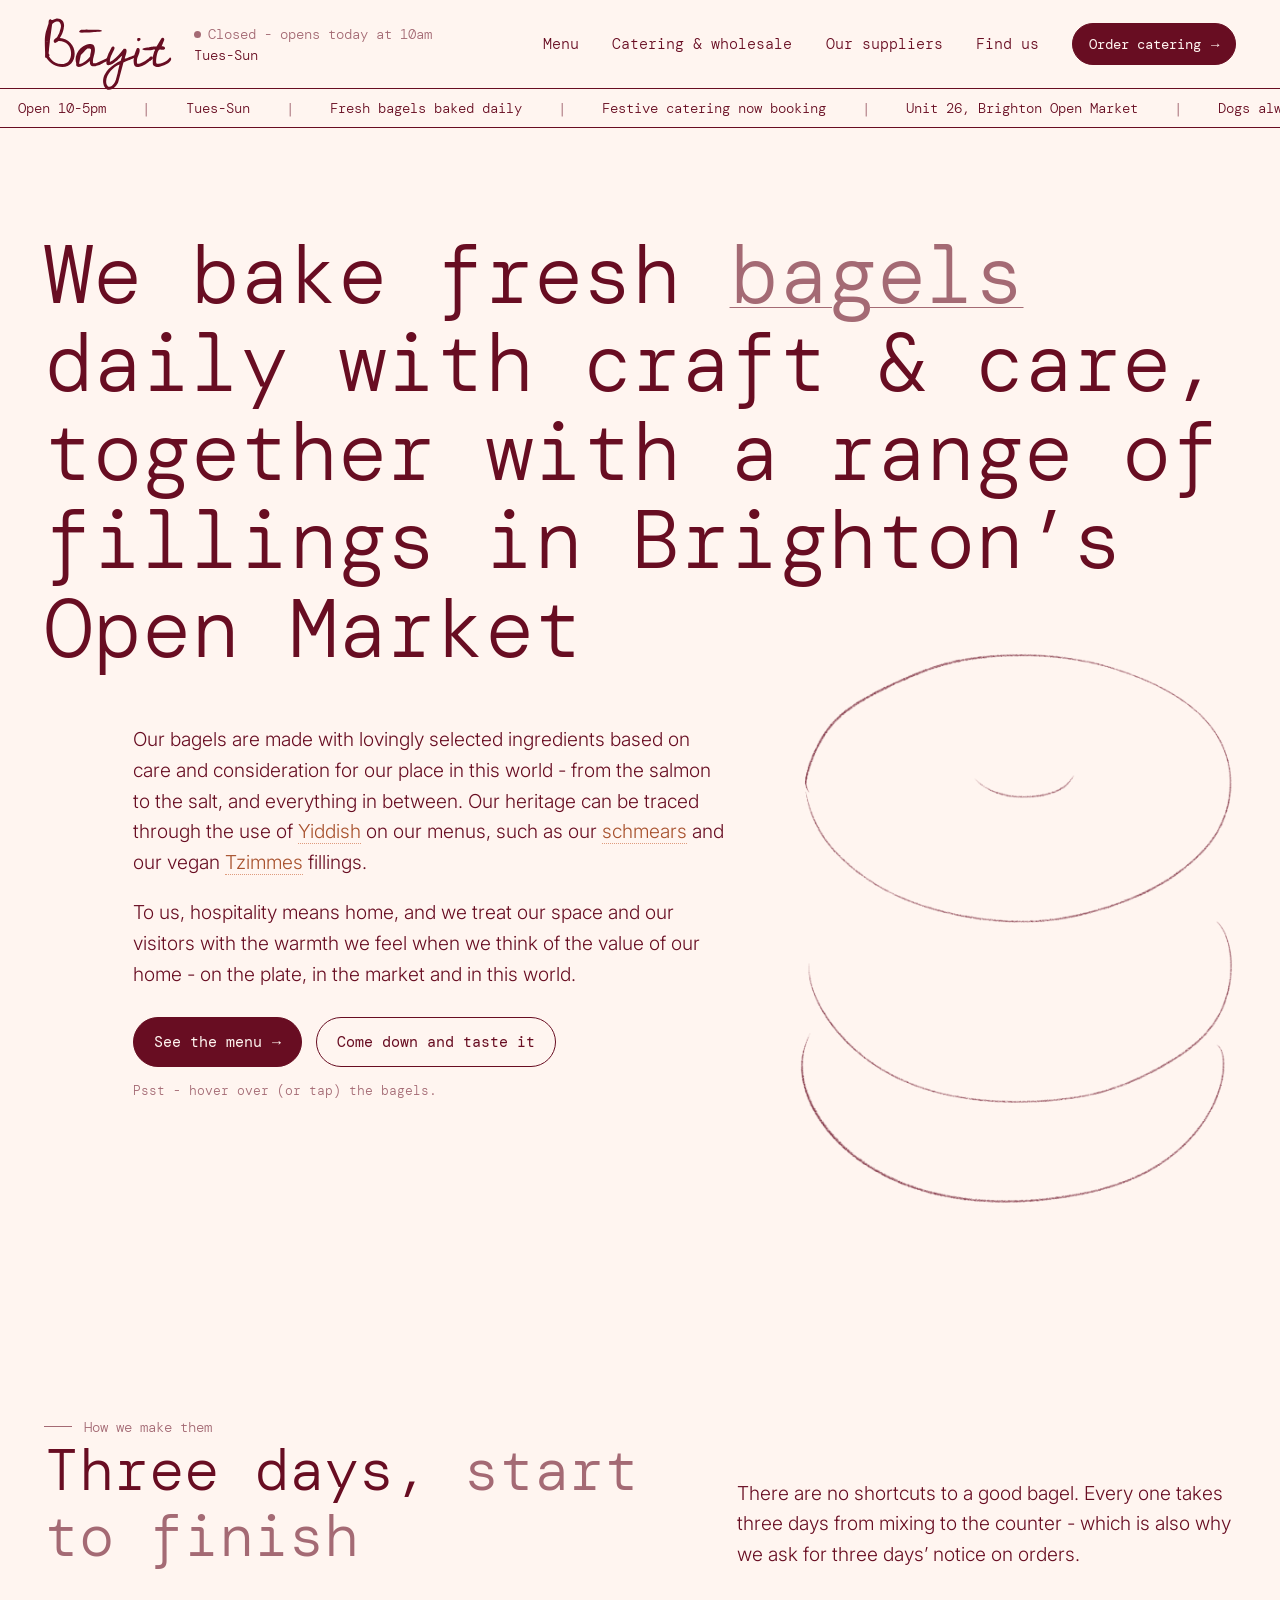
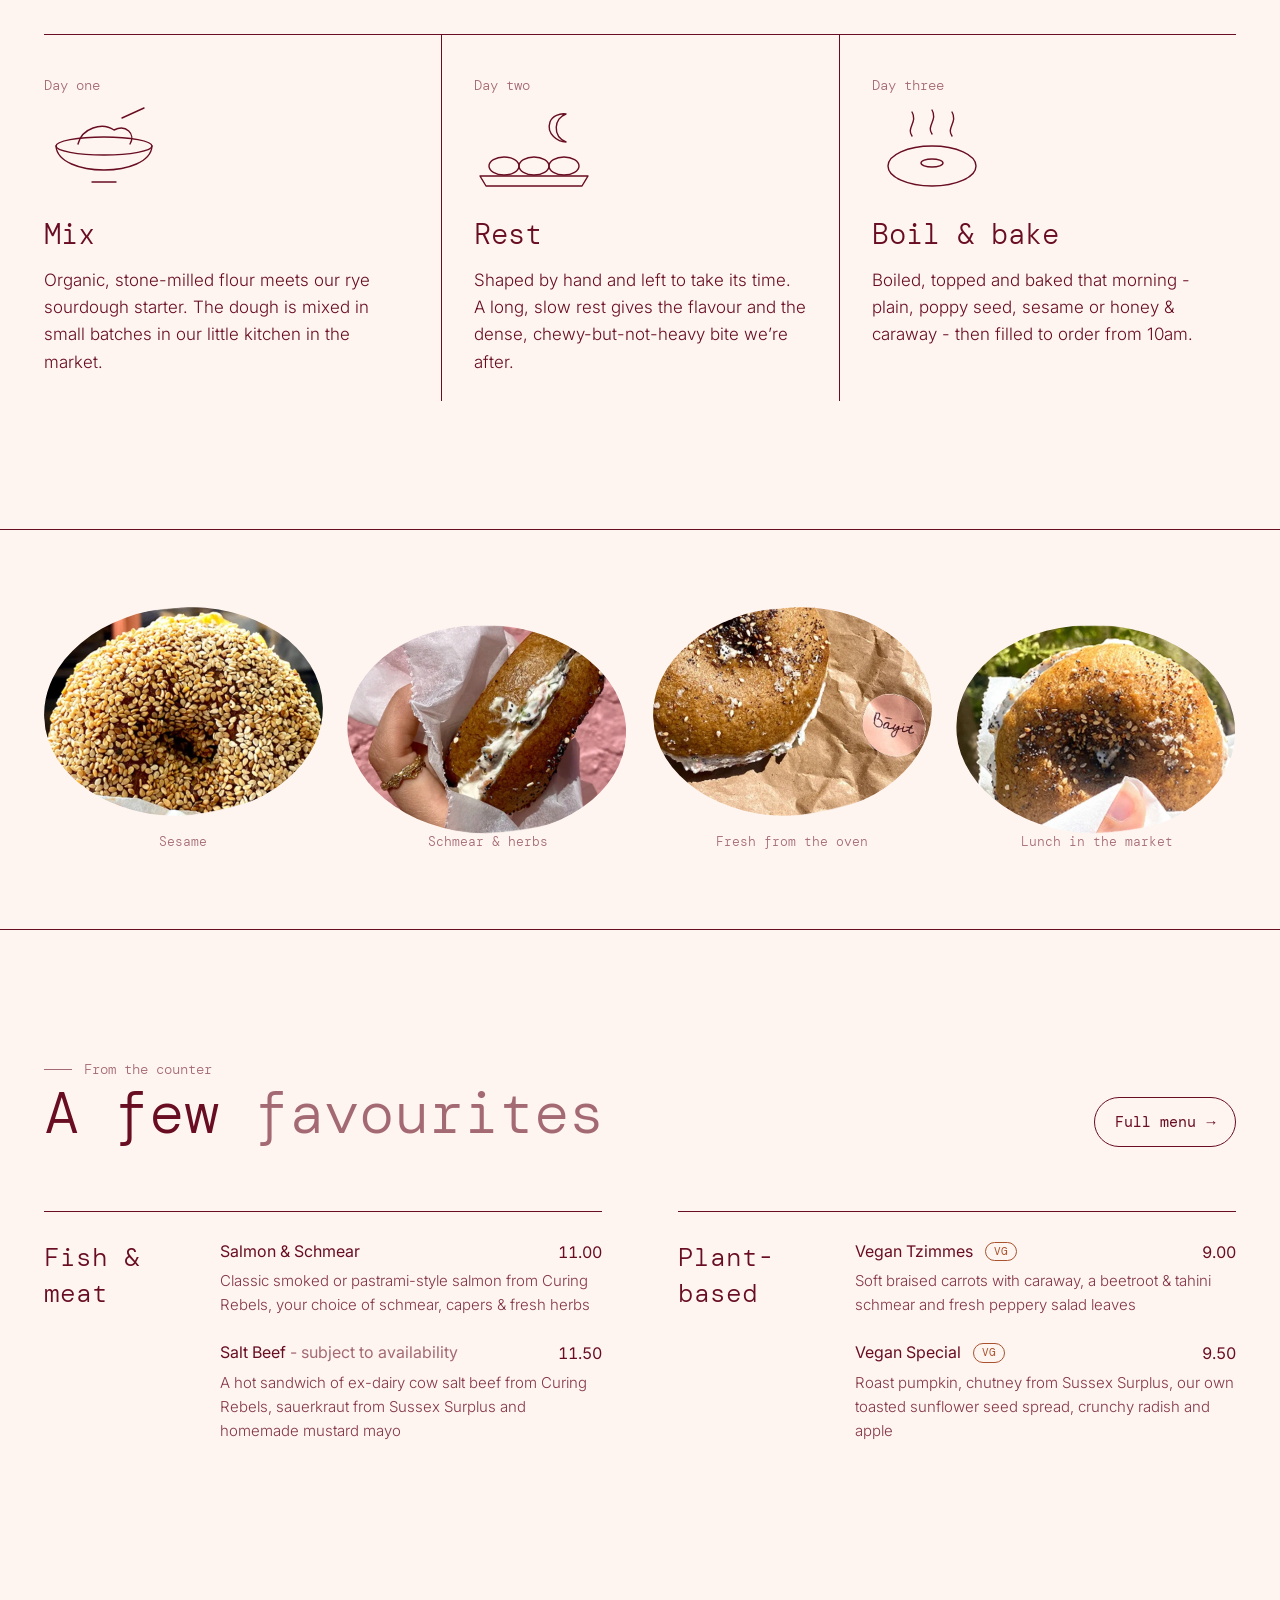
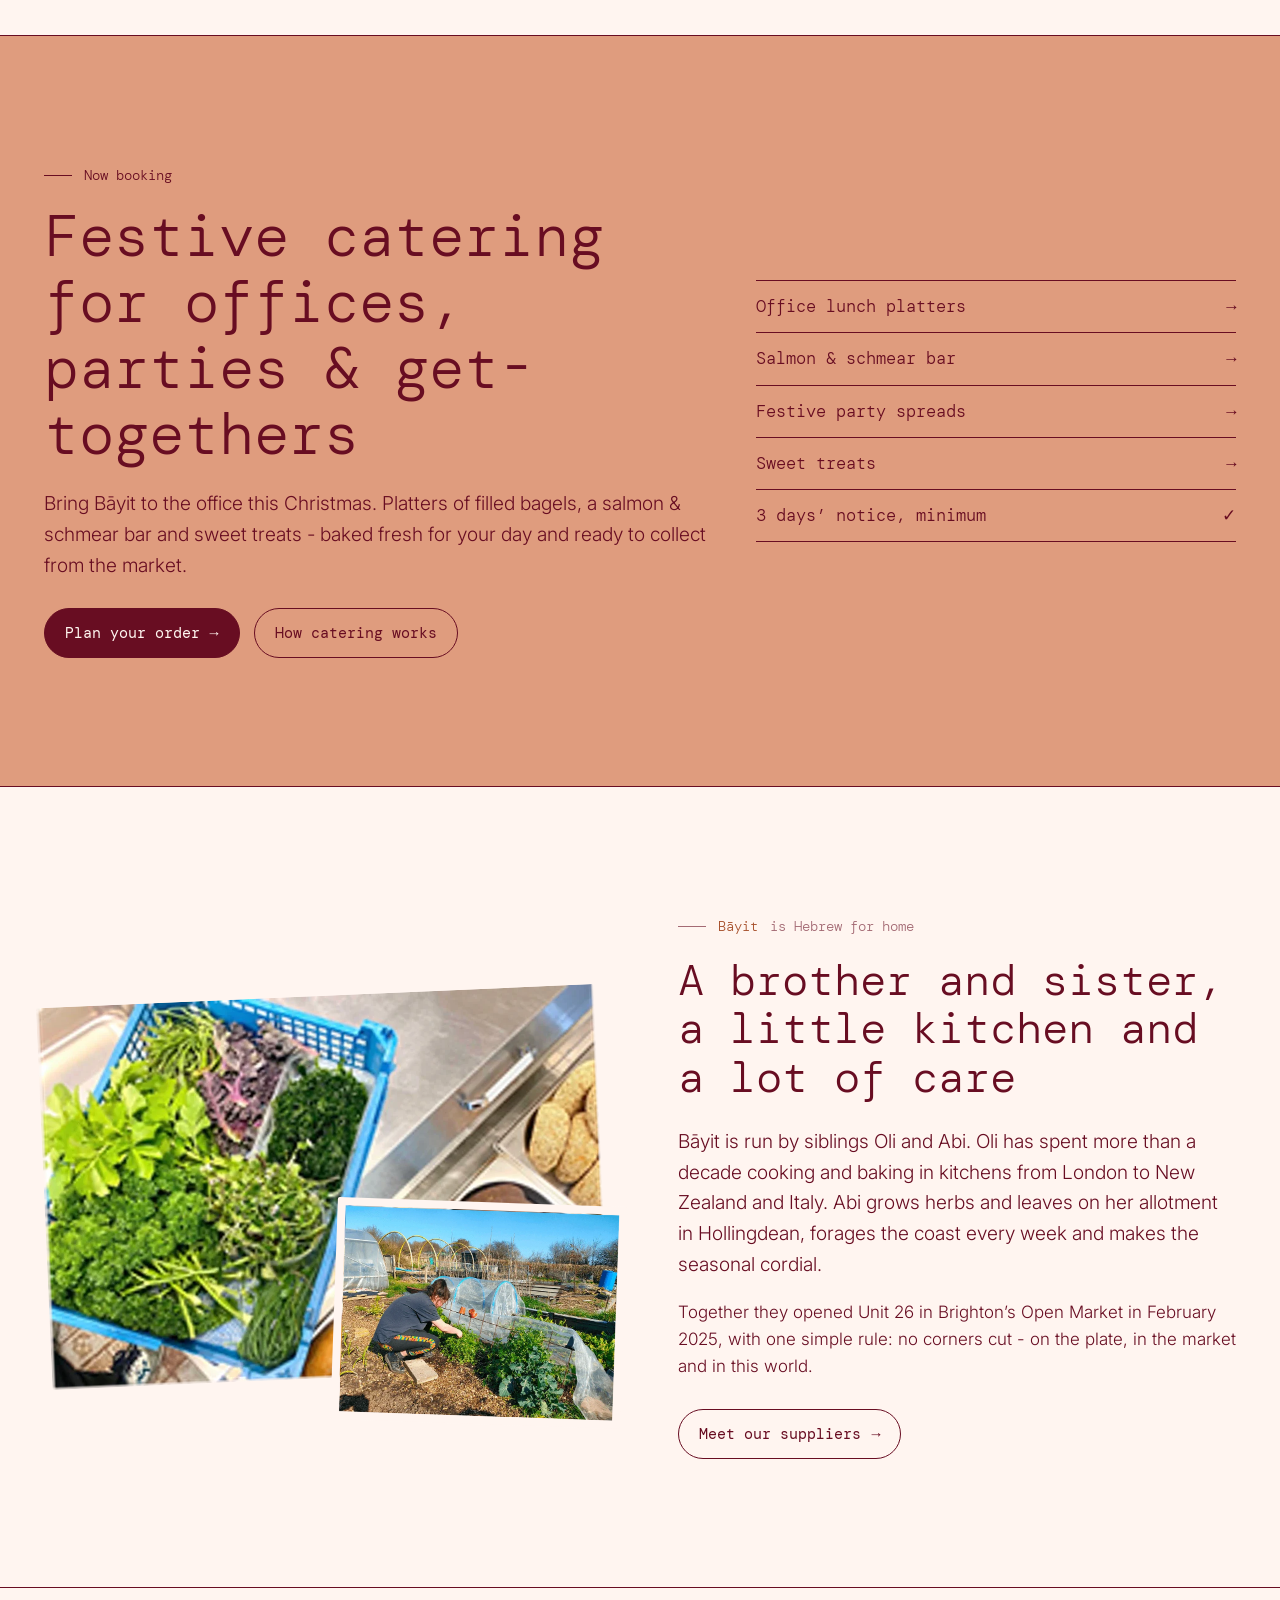
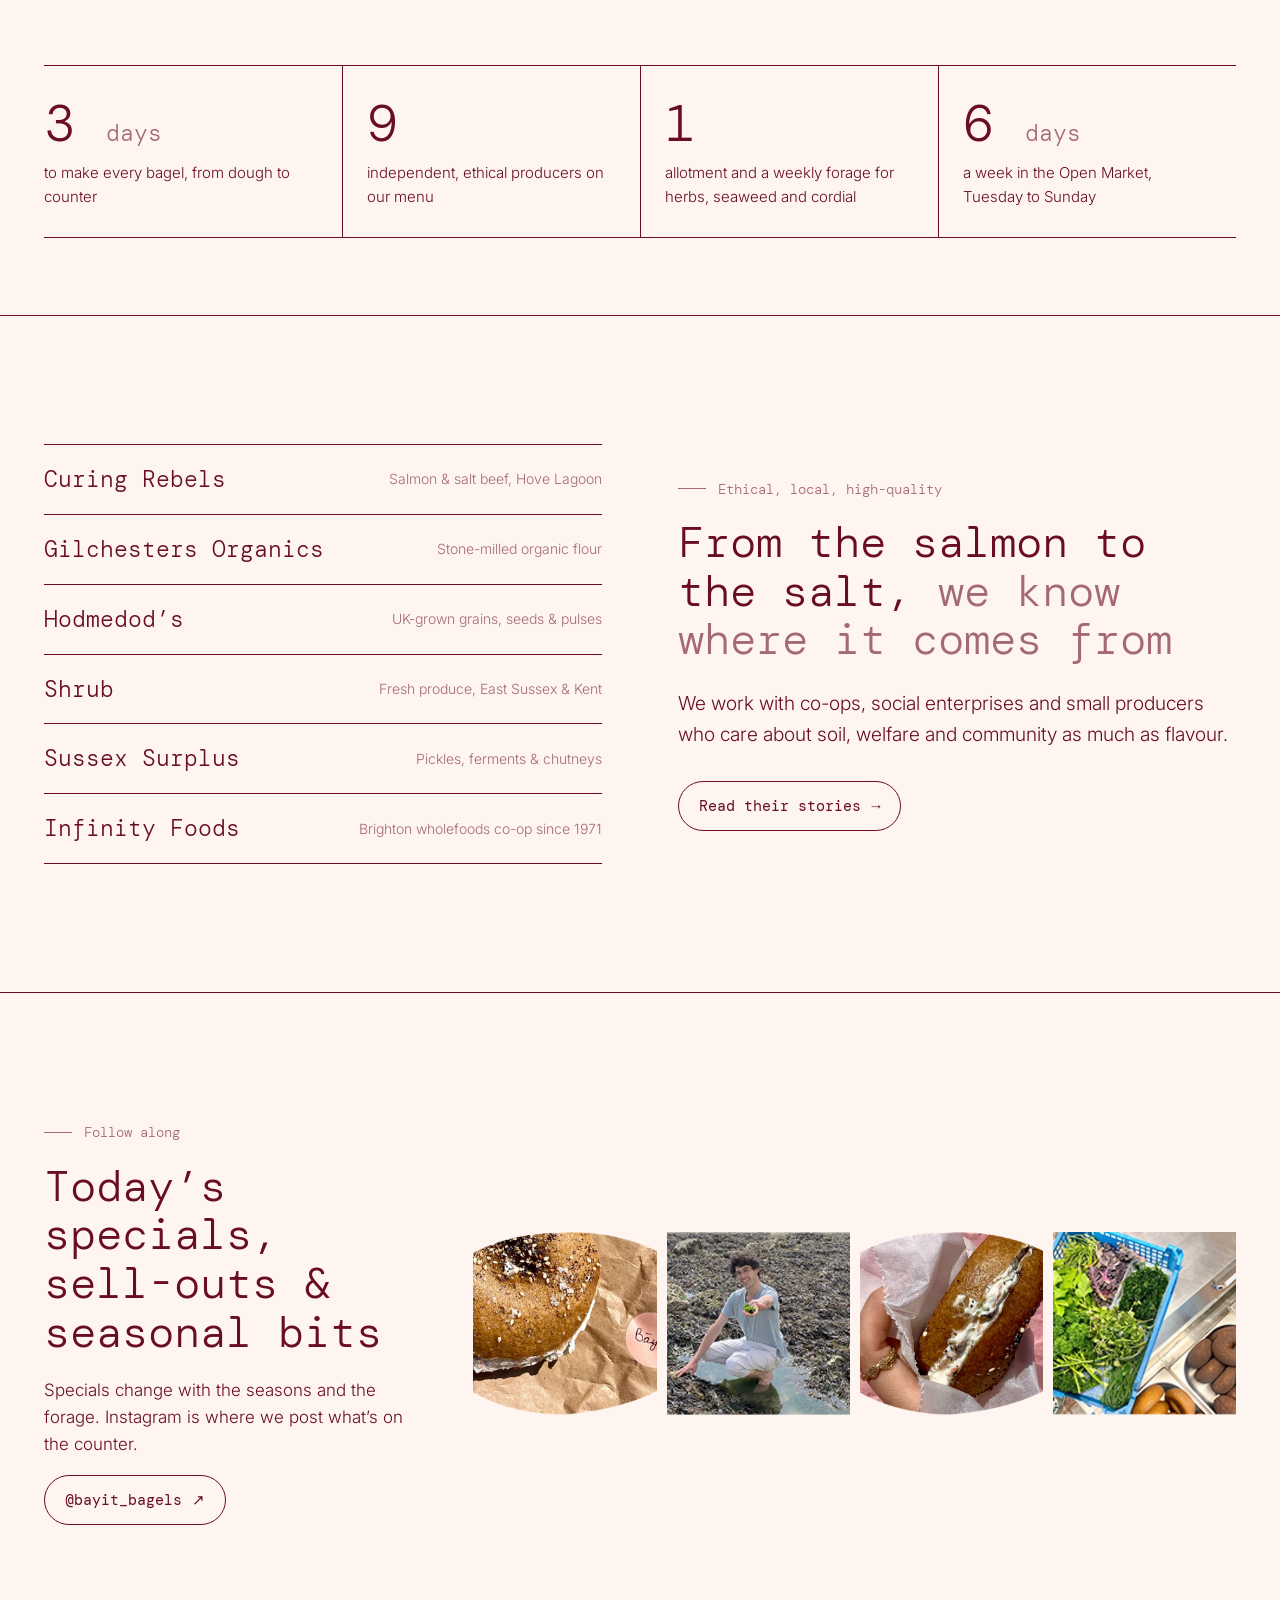
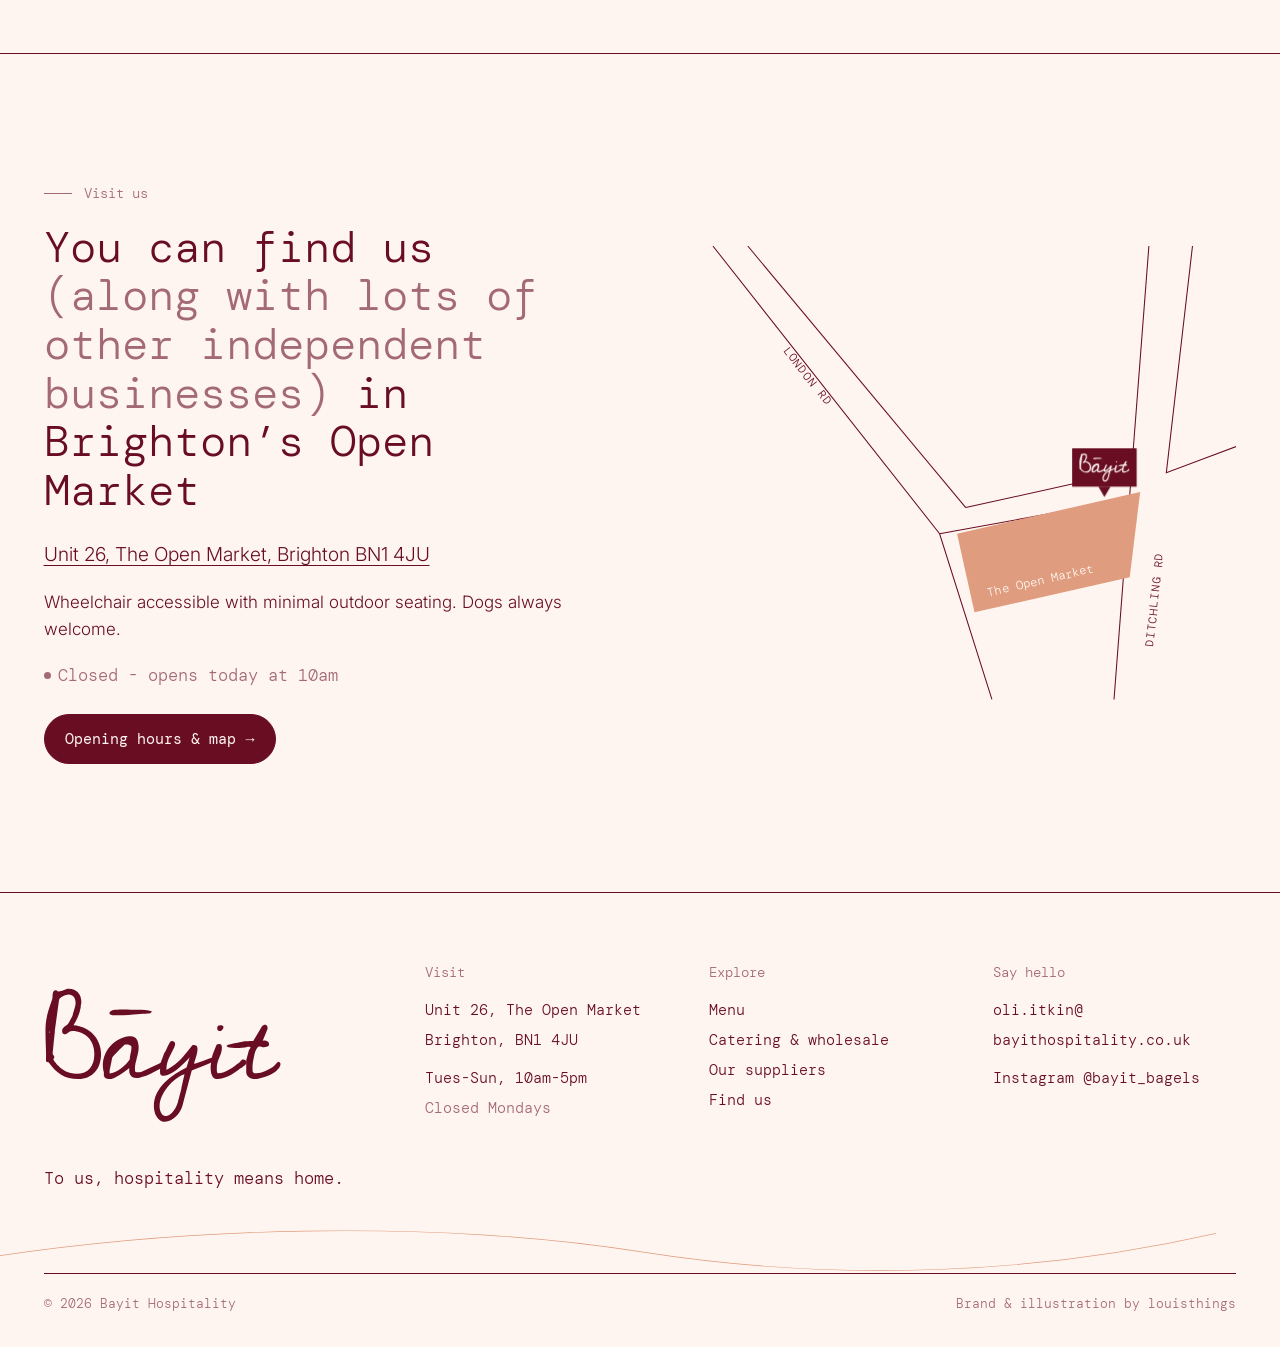
==== index.html @ 267fb748 "Bayit: site evaluation report + rebuilt website in brand Evaluation of bayithospitality.co.uk (SEO, " ====
<!doctype html>
<html lang="en-GB">
<head>
<meta charset="utf-8">
<meta name="viewport" content="width=device-width, initial-scale=1">
<title>Bāyit Bagels - Fresh bagels baked daily in Brighton's Open Market</title>
<meta name="description" content="Bagels made over three days with stone-milled organic flour, filled with Sussex produce. Unit 26, Brighton Open Market. Open Tue-Sun 10-5. Catering, wholesale and pre-orders.">
<link rel="canonical" href="https://bayithospitality.co.uk/">
<meta name="theme-color" content="#FFF5F0">
<meta property="og:type" content="website">
<meta property="og:site_name" content="Bāyit Bagels">
<meta property="og:title" content="Bāyit Bagels - Fresh bagels baked daily in Brighton's Open Market">
<meta property="og:description" content="Bagels made over three days with stone-milled organic flour, filled with Sussex produce. Unit 26, Brighton Open Market. Open Tue-Sun 10-5. Catering, wholesale and pre-orders.">
<meta property="og:url" content="https://bayithospitality.co.uk/">
<meta property="og:image" content="https://bayithospitality.co.uk/assets/img/og-image.jpg">
<meta property="og:locale" content="en_GB">
<meta name="twitter:card" content="summary_large_image">
<link rel="icon" href="/assets/img/favicon-32.png" sizes="32x32">
<link rel="apple-touch-icon" href="/assets/img/apple-touch-icon.png">
<link rel="preconnect" href="https://fonts.googleapis.com">
<link rel="preconnect" href="https://fonts.gstatic.com" crossorigin>
<link href="https://fonts.googleapis.com/css2?family=DM+Mono:wght@300;400&family=Inter:wght@300;400&display=swap" rel="stylesheet">
<link rel="stylesheet" href="/assets/css/styles.css">
<script type="application/ld+json">
{
  "@context": "https://schema.org",
  "@type": "Bakery",
  "@id": "https://bayithospitality.co.uk/#bakery",
  "name": "Bāyit Bagels",
  "alternateName": "Bayit Hospitality",
  "url": "https://bayithospitality.co.uk/",
  "logo": "https://bayithospitality.co.uk/assets/img/favicon.png",
  "image": "https://bayithospitality.co.uk/assets/img/og-image.jpg",
  "description": "Bagel bakery in Brighton's Open Market. Bagels made over three days and filled with local, ethically sourced produce. Catering, wholesale and pre-orders.",
  "email": "oli.itkin@bayithospitality.co.uk",
  "servesCuisine": ["Bagels", "Jewish deli", "Bakery"],
  "priceRange": "£2-£12",
  "hasMenu": "https://bayithospitality.co.uk/menu/",
  "acceptsReservations": false,
  "address": {
    "@type": "PostalAddress",
    "streetAddress": "Unit 26, The Open Market, Marshalls Row",
    "addressLocality": "Brighton",
    "postalCode": "BN1 4JU",
    "addressCountry": "GB"
  },
  "geo": { "@type": "GeoCoordinates", "latitude": 50.8315474, "longitude": -0.1347281 },
  "openingHoursSpecification": [{
    "@type": "OpeningHoursSpecification",
    "dayOfWeek": ["Tuesday", "Wednesday", "Thursday", "Friday", "Saturday", "Sunday"],
    "opens": "10:00", "closes": "17:00"
  }],
  "sameAs": ["https://www.instagram.com/bayit_bagels/"]
}
</script>
</head>
<body>
<a class="skip-link" href="#main">Skip to content</a>
<header class="site-header">
  <div class="wrap">
    <a class="brand" href="/" aria-label="Bāyit Bagels home">
      <img src="/assets/img/wordmark.svg" alt="Bāyit" width="128" height="72">
      <span class="brand-meta">
        <span class="open-status" data-open-status>Open 10-5pm</span><br>
        Tues-Sun
      </span>
    </a>
    <button class="menu-toggle" aria-expanded="false" aria-controls="site-nav" aria-label="Menu">
      <span></span><span></span><span></span>
    </button>
    <nav class="nav" id="site-nav" aria-label="Main">
        <a href="/menu/">Menu</a>
        <a href="/cateringwholesale/">Catering & wholesale</a>
        <a href="/suppliers/">Our suppliers</a>
        <a href="/findus/">Find us</a>
        <a class="btn btn--solid" href="/cateringwholesale/#enquire">Order catering <span class="arrow" aria-hidden="true">→</span></a>
        <p class="mobile-meta mono"><span class="open-status" data-open-status>Open 10-5pm</span><br>Unit 26, The Open Market, Brighton BN1 4JU</p>
    </nav>
  </div>
</header>
<div class="ticker" aria-hidden="true">
  <div class="ticker-track">
    <span>Open 10-5pm</span><span>Tues-Sun</span><span>Fresh bagels baked daily</span><span>Festive catering now booking</span><span>Unit 26, Brighton Open Market</span><span>Dogs always welcome</span><span>Open 10-5pm</span><span>Tues-Sun</span><span>Fresh bagels baked daily</span><span>Festive catering now booking</span><span>Unit 26, Brighton Open Market</span><span>Dogs always welcome</span>
  </div>
</div>
<main id="main">
<section class="hero">
  <div class="wrap">
    <div class="hero-grid">
      <h1 class="display reveal">We bake fresh <a href="#bagels" class="reveal-word" data-reveal-trigger aria-label="bagels - show photos">bagels</a> daily with craft &amp; care, together with a range of fillings in Brighton’s Open Market</h1>
      <div class="bagel-stack reveal" data-delay="2" data-reveal-trigger role="img" aria-label="A hand-drawn stack of three bagels. Hover or tap to see the real thing.">
        <img class="layer l-top float" src="/assets/img/bagel-top.png" alt="" width="485" height="314">
        <img class="layer l-mid float" src="/assets/img/bagel-mid.png" alt="" width="491" height="220">
        <img class="layer l-bottom float" src="/assets/img/bagel-bottom.png" alt="" width="491" height="214">
        <div class="photo-oval" aria-hidden="true">
          <img src="/assets/img/bagel-photo-2.webp" alt="" class="is-active">
          <img src="/assets/img/bagel-photo-3.webp" alt="" loading="lazy">
          <img src="/assets/img/bagel-photo-1.webp" alt="" loading="lazy">
          <img src="/assets/img/bagel-photo-4.webp" alt="" loading="lazy">
        </div>
      </div>
    <div class="hero-copy reveal" data-delay="1">
      <p class="lede">Our bagels are made with lovingly selected ingredients based on care and consideration for our place in this world - from the salmon to the salt, and everything in between. Our heritage can be traced through the use of <span class="gloss" tabindex="0" data-def="The everyday language of Jewish communities in Central and Eastern Europe.">Yiddish</span> on our menus, such as our <span class="gloss" tabindex="0" data-def="Schmear: a generous spread, usually soft cheese, on a bagel.">schmears</span> and our vegan <span class="gloss" tabindex="0" data-def="Tzimmes: Yiddish for sweet. A traditional dish of soft braised carrots.">Tzimmes</span> fillings.</p>
      <p class="lede">To us, hospitality means home, and we treat our space and our visitors with the warmth we feel when we think of the value of our home - on the plate, in the market and in this world.</p>
      <div class="hero-actions">
        <a class="btn btn--solid" href="/menu/">See the menu <span class="arrow" aria-hidden="true">→</span></a>
        <a class="btn" href="/findus/">Come down and taste it</a>
      </div>
      <p class="hint">Psst - hover over (or tap) the bagels.</p>
    </div>
    </div>
  </div>
</section>

<section class="section" id="process">
  <div class="wrap">
    <div class="section-head">
      <div>
        <p class="eyebrow">How we make them</p>
        <h2 class="h-xl reveal">Three days, <span class="soft">start to finish</span></h2>
      </div>
      <p class="lede reveal" style="max-width:26em">There are no shortcuts to a good bagel. Every one takes three days from mixing to the counter - which is also why we ask for three days’ notice on orders.</p>
    </div>
    <div class="days">
      <article class="day reveal" data-draw>
        <span class="day-num">Day one</span>
        <svg class="draw" viewBox="0 0 120 90" aria-hidden="true">
          <path d="M12 40 C 14 72, 106 72, 108 40"/>
          <ellipse cx="60" cy="40" rx="48" ry="9"/>
          <path d="M34 38 C 38 22, 58 16, 70 24 C 82 18, 92 28, 86 38"/>
          <path d="M78 12 L 100 2"/>
          <path d="M48 76 L 72 76"/>
        </svg>
        <h3>Mix</h3>
        <p>Organic, stone-milled flour meets our rye sourdough starter. The dough is mixed in small batches in our little kitchen in the market.</p>
      </article>
      <article class="day reveal" data-delay="1" data-draw>
        <span class="day-num">Day two</span>
        <svg class="draw" viewBox="0 0 120 90" aria-hidden="true">
          <path d="M6 70 L 114 70 L 108 80 L 12 80 Z"/>
          <ellipse cx="30" cy="60" rx="15" ry="9"/>
          <ellipse cx="60" cy="60" rx="15" ry="9"/>
          <ellipse cx="90" cy="60" rx="15" ry="9"/>
          <path d="M92 8 C 80 12, 78 30, 92 36 C 84 36, 72 28, 76 16 C 78 10, 86 7, 92 8 Z"/>
        </svg>
        <h3>Rest</h3>
        <p>Shaped by hand and left to take its time. A long, slow rest gives the flavour and the dense, chewy-but-not-heavy bite we’re after.</p>
      </article>
      <article class="day reveal" data-delay="2" data-draw>
        <span class="day-num">Day three</span>
        <svg class="draw" viewBox="0 0 120 90" aria-hidden="true">
          <ellipse cx="60" cy="60" rx="44" ry="20"/>
          <ellipse cx="60" cy="57" rx="11" ry="4"/>
          <path d="M40 30 C 34 22, 46 16, 40 6"/>
          <path d="M60 28 C 54 20, 66 14, 60 4"/>
          <path d="M80 30 C 74 22, 86 16, 80 6"/>
        </svg>
        <h3>Boil &amp; bake</h3>
        <p>Boiled, topped and baked that morning - plain, poppy seed, sesame or honey &amp; caraway - then filled to order from 10am.</p>
      </article>
    </div>
  </div>
</section>

<section class="section section--tight" id="bagels" aria-label="Photos of our bagels">
  <div class="wrap">
    <div class="ovals">
      <figure class="reveal"><div class="oval"><img src="/assets/img/bagel-photo-2.webp" alt="A sesame bagel, thickly coated in toasted seeds" loading="lazy" width="900" height="576"></div><figcaption>Sesame</figcaption></figure>
      <figure class="reveal" data-delay="1"><div class="oval"><img src="/assets/img/bagel-photo-3.webp" alt="A filled bagel with soft cheese, held in a paper wrap" loading="lazy" width="900" height="576"></div><figcaption>Schmear &amp; herbs</figcaption></figure>
      <figure class="reveal" data-delay="2"><div class="oval"><img src="/assets/img/bagel-photo-1.webp" alt="A dark, glossy bagel on brown paper with a Bāyit sticker" loading="lazy" width="900" height="576"></div><figcaption>Fresh from the oven</figcaption></figure>
      <figure class="reveal" data-delay="3"><div class="oval"><img src="/assets/img/bagel-photo-4.webp" alt="A seeded bagel in a paper wrap, outside in the sun" loading="lazy" width="900" height="576"></div><figcaption>Lunch in the market</figcaption></figure>
    </div>
  </div>
</section>

<section class="section" id="favourites">
  <div class="wrap">
    <div class="section-head">
      <div>
        <p class="eyebrow">From the counter</p>
        <h2 class="h-xl reveal">A few <span class="soft">favourites</span></h2>
      </div>
      <a class="btn" href="/menu/">Full menu <span class="arrow" aria-hidden="true">→</span></a>
    </div>
    <div class="board">
      <div class="board-group reveal">
        <h3>Fish &amp; meat</h3>
        <ul class="items">
          <li class="item"><span class="name">Salmon &amp; Schmear</span><span class="price">11.00</span><p>Classic smoked or pastrami-style salmon from Curing Rebels, your choice of schmear, capers &amp; fresh herbs</p></li>
          <li class="item"><span class="name">Salt Beef <span class="soft">- subject to availability</span></span><span class="price">11.50</span><p>A hot sandwich of ex-dairy cow salt beef from Curing Rebels, sauerkraut from Sussex Surplus and homemade mustard mayo</p></li>
        </ul>
      </div>
      <div class="board-group reveal" data-delay="1">
        <h3>Plant-based</h3>
        <ul class="items">
          <li class="item"><span class="name">Vegan Tzimmes <span class="tags"><span class="tag tag--vg">VG</span></span></span><span class="price">9.00</span><p>Soft braised carrots with caraway, a beetroot &amp; tahini schmear and fresh peppery salad leaves</p></li>
          <li class="item"><span class="name">Vegan Special <span class="tags"><span class="tag tag--vg">VG</span></span></span><span class="price">9.50</span><p>Roast pumpkin, chutney from Sussex Surplus, our own toasted sunflower seed spread, crunchy radish and apple</p></li>
        </ul>
      </div>
    </div>
  </div>
</section>

<section class="band section" id="festive">
  <div class="wrap">
    <div class="reveal">
      <p class="eyebrow" style="color:var(--ink)">Now booking</p>
      <h2 class="h-xl">Festive catering for offices, parties &amp; get-togethers</h2>
      <p class="lede" style="margin-top:20px">Bring Bāyit to the office this Christmas. Platters of filled bagels, a salmon &amp; schmear bar and sweet treats - baked fresh for your day and ready to collect from the market.</p>
      <div class="hero-actions">
        <a class="btn btn--solid" href="/cateringwholesale/#enquire">Plan your order <span class="arrow" aria-hidden="true">→</span></a>
        <a class="btn" href="/cateringwholesale/">How catering works</a>
      </div>
    </div>
    <ul class="reveal" data-delay="1">
      <li><span>Office lunch platters</span><span>→</span></li>
      <li><span>Salmon &amp; schmear bar</span><span>→</span></li>
      <li><span>Festive party spreads</span><span>→</span></li>
      <li><span>Sweet treats</span><span>→</span></li>
      <li><span>3 days’ notice, minimum</span><span>✓</span></li>
    </ul>
  </div>
</section>

<section class="section" id="story">
  <div class="wrap split">
    <div class="photo-pair reveal">
      <div class="tilt"><img src="/assets/suppliers/forage-crate.webp" alt="A crate of freshly foraged herbs and leaves next to trays of bagels" loading="lazy" width="900" height="674"></div>
      <div class="tilt tilt-2"><img src="/assets/suppliers/allotment.webp" alt="Tending the vegetable beds at the allotment in Hollingdean" loading="lazy" width="900" height="674"></div>
    </div>
    <div class="reveal" data-delay="1">
      <p class="eyebrow"><span class="yid">Bāyit</span> is Hebrew for home</p>
      <h2 class="h-lg">A brother and sister, a little kitchen and a lot of care</h2>
      <p class="lede" style="margin-top:24px">Bāyit is run by siblings Oli and Abi. Oli has spent more than a decade cooking and baking in kitchens from London to New Zealand and Italy. Abi grows herbs and leaves on her allotment in Hollingdean, forages the coast every week and makes the seasonal cordial.</p>
      <p>Together they opened Unit 26 in Brighton’s Open Market in February 2025, with one simple rule: no corners cut - on the plate, in the market and in this world.</p>
      <a class="btn" href="/suppliers/" style="margin-top:12px">Meet our suppliers <span class="arrow" aria-hidden="true">→</span></a>
    </div>
  </div>
</section>

<section class="section section--tight">
  <div class="wrap">
    <div class="stats">
      <div class="stat reveal"><span class="num">3 <small>days</small></span><p>to make every bagel, from dough to counter</p></div>
      <div class="stat reveal" data-delay="1"><span class="num">9</span><p>independent, ethical producers on our menu</p></div>
      <div class="stat reveal" data-delay="2"><span class="num">1</span><p>allotment and a weekly forage for herbs, seaweed and cordial</p></div>
      <div class="stat reveal" data-delay="3"><span class="num">6 <small>days</small></span><p>a week in the Open Market, Tuesday to Sunday</p></div>
    </div>
  </div>
</section>

<section class="section" id="sourcing">
  <div class="wrap split split--rev">
    <div class="reveal">
      <p class="eyebrow">Ethical, local, high-quality</p>
      <h2 class="h-lg">From the salmon to the salt, <span class="soft">we know where it comes from</span></h2>
      <p class="lede" style="margin-top:24px">We work with co-ops, social enterprises and small producers who care about soil, welfare and community as much as flavour.</p>
      <a class="btn" href="/suppliers/" style="margin-top:12px">Read their stories <span class="arrow" aria-hidden="true">→</span></a>
    </div>
    <ul class="supplier-names reveal" data-delay="1">
      <li><span>Curing Rebels</span><span>Salmon &amp; salt beef, Hove Lagoon</span></li>
      <li><span>Gilchesters Organics</span><span>Stone-milled organic flour</span></li>
      <li><span>Hodmedod’s</span><span>UK-grown grains, seeds &amp; pulses</span></li>
      <li><span>Shrub</span><span>Fresh produce, East Sussex &amp; Kent</span></li>
      <li><span>Sussex Surplus</span><span>Pickles, ferments &amp; chutneys</span></li>
      <li><span>Infinity Foods</span><span>Brighton wholefoods co-op since 1971</span></li>
    </ul>
  </div>
</section>

<section class="section">
  <div class="wrap ig">
    <div class="reveal">
      <p class="eyebrow">Follow along</p>
      <h2 class="h-lg">Today’s specials, sell-outs &amp; seasonal bits</h2>
      <p style="margin-top:20px">Specials change with the seasons and the forage. Instagram is where we post what’s on the counter.</p>
      <a class="btn" href="https://www.instagram.com/bayit_bagels/" target="_blank" rel="noopener">@bayit_bagels <span class="arrow" aria-hidden="true">↗</span></a>
    </div>
    <div class="ig-grid reveal" data-delay="1">
      <a href="https://www.instagram.com/bayit_bagels/" target="_blank" rel="noopener" aria-label="Bāyit on Instagram"><img src="/assets/img/bagel-photo-1.webp" alt="" loading="lazy"></a>
      <a href="https://www.instagram.com/bayit_bagels/" target="_blank" rel="noopener" aria-label="Bāyit on Instagram"><img src="/assets/suppliers/foraging.webp" alt="" loading="lazy"></a>
      <a href="https://www.instagram.com/bayit_bagels/" target="_blank" rel="noopener" aria-label="Bāyit on Instagram"><img src="/assets/img/bagel-photo-3.webp" alt="" loading="lazy"></a>
      <a href="https://www.instagram.com/bayit_bagels/" target="_blank" rel="noopener" aria-label="Bāyit on Instagram"><img src="/assets/suppliers/forage-crate.webp" alt="" loading="lazy"></a>
    </div>
  </div>
</section>

<section class="section" id="visit">
  <div class="wrap split">
    <div class="reveal">
      <p class="eyebrow">Visit us</p>
      <h2 class="h-lg">You can find us <span class="soft">(along with lots of other independent businesses)</span> in Brighton’s Open Market</h2>
      <p class="lede" style="margin-top:24px"><a href="/findus/">Unit 26, The Open Market, Brighton BN1 4JU</a></p>
      <p>Wheelchair accessible with minimal outdoor seating. Dogs always welcome.</p>
      <p class="mono"><span class="open-status" data-open-status>Open 10-5pm</span></p>
      <a class="btn btn--solid" href="/findus/" style="margin-top:8px">Opening hours &amp; map <span class="arrow" aria-hidden="true">→</span></a>
    </div>
    <a href="/findus/" class="reveal" data-delay="1" aria-label="Map showing Bāyit in the Open Market">
      <svg class="map" viewBox="0 0 640 520" aria-hidden="true">
        <g class="road"><path d="M40 0 L 300 330 L 360 520"/><path d="M80 0 L 330 300"/><path d="M540 0 L 500 520"/><path d="M590 0 L 560 260 L 640 230"/><path d="M300 330 L 520 290"/><path d="M330 300 L 510 260"/></g>
        <polygon class="market" points="320,330 530,282 518,380 340,420"/>
        <text class="market-label" x="356" y="402" transform="rotate(-13 356 402)">The Open Market</text>
        <text x="120" y="120" transform="rotate(52 120 120)">LONDON RD</text>
        <text x="545" y="460" transform="rotate(-84 545 460)">DITCHLING RD</text>
        <g class="pin"><rect x="452" y="232" width="74" height="44" fill="#680D22"/><path d="M482 276 L 489 288 L 496 276 Z" fill="#680D22"/><image href="/assets/img/wordmark-cream.svg" x="460" y="236" width="58" height="36"/></g>
      </svg>
    </a>
  </div>
</section>

</main>
<footer class="site-footer">
  <div class="wrap">
    <div class="footer-grid">
      <div class="footer-brand">
        <img src="/assets/img/wordmark.svg" alt="Bāyit" width="320" height="180" loading="lazy">
        <p class="mono" style="margin-top:20px">To us, hospitality means home.</p>
      </div>
      <div>
        <h2 class="mono">Visit</h2>
        <ul>
          <li><a href="https://www.google.com/maps/place/Bayit/@50.8315474,-0.1373084,17z/data=!3m1!4b1!4m6!3m5!1s0x48758500234355b3:0xc95901298066fd1e!8m2!3d50.8315474!4d-0.1347281!16s%2Fg%2F11m5m6hhw3" target="_blank" rel="noopener">Unit 26, The Open Market<br>Brighton, BN1 4JU</a></li>
          <li style="margin-top:8px">Tues-Sun, 10am-5pm</li>
          <li class="soft">Closed Mondays</li>
        </ul>
      </div>
      <div>
        <h2 class="mono">Explore</h2>
        <ul>
          <li><a href="/menu/">Menu</a></li>
          <li><a href="/cateringwholesale/">Catering & wholesale</a></li>
          <li><a href="/suppliers/">Our suppliers</a></li>
          <li><a href="/findus/">Find us</a></li>
        </ul>
      </div>
      <div>
        <h2 class="mono">Say hello</h2>
        <ul>
          <li><a href="mailto:oli.itkin@bayithospitality.co.uk">oli.itkin@<br>bayithospitality.co.uk</a></li>
          <li style="margin-top:8px"><a href="https://www.instagram.com/bayit_bagels/" target="_blank" rel="noopener">Instagram @bayit_bagels</a></li>
        </ul>
      </div>
    </div>
    <div class="footer-base">
      <span>© <span data-year>2026</span> Bayit Hospitality</span>
      <span>Brand &amp; illustration by <a href="http://louisthings.com/" target="_blank" rel="noopener">louisthings</a></span>
    </div>
  </div>
  <svg class="swoop" viewBox="0 0 1600 300" preserveAspectRatio="none" aria-hidden="true">
    <path d="M-20 120 C 300 10, 640 10, 880 80 S 1380 140, 1640 20"/>
  </svg>
</footer>
<script src="/assets/js/main.js" defer></script>
</body>
</html>
---- assets/css/styles.css ----
/* Bāyit Bagels - site styles
   Palette and type read from the original bayithospitality.co.uk build.
   Light only, no bold, no gradients, no shadows. Hairline rules hold the layout. */

:root {
  --cream: #FFF5F0;
  --ink: #680D22;
  --soft: #A46A74;
  --warm: #DF9C7E;
  --warm-deep: #A8522E;
  --paper: #FFFFFF;
  --rule: 1px solid var(--ink);

  --mono: "DM Mono", ui-monospace, "SFMono-Regular", Menlo, monospace;
  --sans: "Inter", system-ui, -apple-system, "Segoe UI", sans-serif;

  --gutter: clamp(16px, 3.4vw, 48px);
  --max: 1360px;
  --header-h: 88px;
  --ease: cubic-bezier(.22, .61, .36, 1);
}

*, *::before, *::after { box-sizing: border-box; }

html { scroll-behavior: smooth; -webkit-text-size-adjust: 100%; overflow-x: clip; }
@media (prefers-reduced-motion: reduce) { html { scroll-behavior: auto; } }

body {
  margin: 0;
  background: var(--cream);
  color: var(--ink);
  font-family: var(--sans);
  font-weight: 300;
  font-size: 17px;
  line-height: 1.6;
  -webkit-font-smoothing: antialiased;
  text-rendering: optimizeLegibility;
  overflow-x: hidden;
}

img, svg { display: block; max-width: 100%; }
a { color: inherit; text-decoration-thickness: 1px; text-underline-offset: 4px; }
a:hover { color: var(--soft); }
:focus-visible { outline: 2px solid var(--warm-deep); outline-offset: 3px; border-radius: 2px; }
::selection { background: var(--warm); color: var(--ink); }

h1, h2, h3, h4 { font-family: var(--mono); font-weight: 300; margin: 0; letter-spacing: 0; line-height: 1.12; }
p { margin: 0 0 1em; }
strong, b { font-weight: 400; }

.wrap { width: 100%; max-width: var(--max); margin: 0 auto; padding: 0 var(--gutter); }
.mono { font-family: var(--mono); }
.soft { color: var(--soft); }
.warm { color: var(--warm); }
.yid { color: var(--warm-deep); }
.visually-hidden { position: absolute !important; width: 1px; height: 1px; overflow: hidden; clip: rect(0 0 0 0); white-space: nowrap; }

.skip-link { position: absolute; left: -999px; top: 8px; background: var(--ink); color: var(--cream); padding: 8px 14px; z-index: 100; font-family: var(--mono); }
.skip-link:focus { left: 8px; }

/* ---------- Type scale ---------- */
.display { font-size: clamp(38px, 6.4vw, 92px); line-height: 1.08; }
.h-xl { font-size: clamp(34px, 4.6vw, 64px); }
.h-lg { font-size: clamp(28px, 3.4vw, 46px); }
.h-md { font-size: clamp(22px, 2.2vw, 30px); }
.eyebrow { font-family: var(--mono); font-size: 14px; color: var(--soft); margin: 0 0 18px; display: flex; align-items: center; gap: 12px; }
.eyebrow::before { content: ""; width: 28px; height: 1px; background: currentColor; }
.lede { font-size: clamp(18px, 1.5vw, 21px); max-width: 38em; }

/* ---------- Header ---------- */
.site-header {
  position: sticky; top: 0; z-index: 50;
  background: var(--cream);
  border-bottom: var(--rule);
}
.site-header .wrap { display: flex; align-items: center; gap: 28px; height: var(--header-h); }
.brand { display: flex; align-items: center; gap: 22px; text-decoration: none; flex-shrink: 0; }
.brand img { width: 128px; height: auto; transform: translateY(10px); }
.brand-meta { font-family: var(--mono); font-size: 14px; line-height: 1.45; }
.open-status { display: inline-flex; align-items: center; gap: 7px; color: var(--soft); }
.open-status::before { content: ""; width: 7px; height: 7px; border-radius: 50%; background: var(--soft); }
.open-status.is-open { color: var(--warm-deep); }
.open-status.is-open::before { background: var(--warm-deep); animation: pulse 2.4s var(--ease) infinite; }
@keyframes pulse { 0%, 100% { opacity: 1; } 50% { opacity: .3; } }

.nav { margin-left: auto; display: flex; align-items: center; gap: clamp(18px, 2.6vw, 44px); font-family: var(--mono); font-size: 15px; }
.nav a { text-decoration: none; position: relative; padding: 6px 0; }
.nav a:not(.btn)::after { content: ""; position: absolute; left: 0; right: 0; bottom: 0; height: 1px; background: currentColor; transform: scaleX(0); transform-origin: left; transition: transform .35s var(--ease); }
.nav a:not(.btn):hover::after, .nav a[aria-current="page"]::after { transform: scaleX(1); }
.nav a[aria-current="page"] { color: var(--soft); }

.btn {
  display: inline-flex; align-items: center; gap: 10px;
  font-family: var(--mono); font-size: 15px; font-weight: 400;
  padding: 12px 20px; border: var(--rule); border-radius: 999px;
  background: transparent; color: var(--ink); text-decoration: none; cursor: pointer;
  transition: background .25s var(--ease), color .25s var(--ease);
}
.btn:hover { background: var(--ink); color: var(--cream); }
.btn--solid { background: var(--ink); color: var(--cream); }
.btn--solid:hover { background: transparent; color: var(--ink); }
.btn .arrow { transition: transform .3s var(--ease); }
.btn:hover .arrow { transform: translateX(4px); }
.nav .btn { padding: 9px 16px; font-size: 14px; }

.menu-toggle { display: none; margin-left: auto; background: none; border: 0; padding: 8px; cursor: pointer; color: var(--ink); }
.menu-toggle span { display: block; width: 32px; height: 1.5px; background: currentColor; margin: 8px 0; transition: transform .35s var(--ease), opacity .2s; }
.menu-open .menu-toggle span:nth-child(1) { transform: translateY(9.5px) rotate(45deg); }
.menu-open .menu-toggle span:nth-child(2) { opacity: 0; }
.menu-open .menu-toggle span:nth-child(3) { transform: translateY(-9.5px) rotate(-45deg); }

/* Ticker */
.ticker { border-bottom: var(--rule); overflow: hidden; font-family: var(--mono); font-size: 14px; white-space: nowrap; }
.ticker-track { display: inline-flex; gap: 0; padding: 8px 0; animation: ticker 38s linear infinite; }
.ticker-track span { padding: 0 18px; }
.ticker-track span::after { content: "|"; padding-left: 36px; color: var(--soft); }
@keyframes ticker { to { transform: translateX(-50%); } }
@media (prefers-reduced-motion: reduce) { .ticker-track { animation: none; } }

/* ---------- Sections ---------- */
.section { padding: clamp(72px, 10vw, 140px) 0; }
.section--tight { padding: clamp(48px, 6vw, 88px) 0; }
.section + .section { border-top: var(--rule); }
.section-head { display: grid; grid-template-columns: 1fr auto; align-items: end; gap: 24px; margin-bottom: clamp(36px, 5vw, 64px); }
.section-head p { margin: 0; }

/* ---------- Hero ---------- */
.hero { position: relative; padding: clamp(56px, 8vw, 120px) 0 clamp(64px, 8vw, 120px); }
.hero-grid { display: grid; grid-template-columns: 1fr minmax(300px, 440px); grid-template-areas: "title title" "copy art"; column-gap: clamp(24px, 5vw, 80px); align-items: start; }
.hero h1 { grid-area: title; max-width: 15.5em; position: relative; z-index: 5; }
.hero .bagel-stack { grid-area: art; margin-top: clamp(-40px, -2vw, 0px); }
.hero .hero-copy { grid-area: copy; }
.hero h1 .reveal-word { color: var(--soft); cursor: pointer; border-bottom: 1px dashed transparent; transition: color .3s; }
.hero h1 .reveal-word:hover, .hero h1 .reveal-word:focus-visible { color: var(--ink); }
.hero-copy { margin-top: clamp(32px, 4vw, 56px); padding-left: clamp(0px, 7vw, 100px); max-width: 760px; }
.hero-actions { display: flex; flex-wrap: wrap; gap: 14px; margin-top: 28px; }
.hint { font-family: var(--mono); font-size: 13px; color: var(--soft); margin-top: 14px; }

.bagel-stack { position: relative; width: 100%; max-width: 500px; aspect-ratio: 491 / 600; margin-left: auto; }
.bagel-stack .layer { position: absolute; left: 0; width: 100%; height: auto; }
.bagel-stack .l-top { top: 0; z-index: 3; }
.bagel-stack .l-mid { top: 49%; z-index: 2; }
.bagel-stack .l-bottom { top: 70%; z-index: 1; }
.bagel-stack .float { animation: bob 7s var(--ease) infinite; }
.bagel-stack .l-mid.float { animation-delay: -2.3s; }
.bagel-stack .l-bottom.float { animation-delay: -4.6s; }
@keyframes bob { 0%, 100% { transform: translateY(0); } 50% { transform: translateY(-6px); } }
@media (prefers-reduced-motion: reduce) { .bagel-stack .float { animation: none; } }

.photo-oval {
  position: absolute; z-index: 4; left: 0; top: 0; width: 98%; aspect-ratio: 485 / 300;
  border-radius: 50%; overflow: hidden; opacity: 0; transform: scale(.94);
  transition: opacity .5s var(--ease), transform .6s var(--ease);
  pointer-events: none;
}
.photo-oval img { position: absolute; inset: 0; width: 100%; height: 100%; object-fit: cover; opacity: 0; transition: opacity .5s var(--ease); }
.photo-oval img.is-active { opacity: 1; }
.bagel-stack.is-revealed .photo-oval { opacity: 1; transform: scale(1); }
.bagel-stack { cursor: pointer; }

/* ---------- Glossary words ---------- */
.gloss { position: relative; color: var(--warm-deep); border-bottom: 1px dotted var(--warm); cursor: help; }
.gloss::after {
  content: attr(data-def); position: absolute; left: 50%; bottom: calc(100% + 10px); transform: translate(-50%, 6px);
  width: max-content; max-width: 260px; padding: 10px 14px; background: var(--ink); color: var(--cream);
  font-family: var(--mono); font-size: 13px; line-height: 1.45; border-radius: 6px; white-space: normal;
  display: none; pointer-events: none; z-index: 20;
}
.gloss:hover::after, .gloss:focus::after { display: block; animation: tip .25s var(--ease) both; }
@keyframes tip { from { opacity: 0; transform: translate(-50%, 6px); } to { opacity: 1; transform: translate(-50%, 0); } }

/* ---------- Three days ---------- */
.days { display: grid; grid-template-columns: repeat(3, 1fr); border-top: var(--rule); }
.day { padding: 36px 32px 8px 0; }
.day + .day { border-left: var(--rule); padding-left: 32px; }
.day-num { font-family: var(--mono); font-size: 14px; color: var(--soft); }
.day h3 { font-size: clamp(24px, 2.3vw, 32px); margin: 14px 0 16px; }
.day svg { width: 120px; height: 90px; margin: 8px 0 22px; }
.draw path, .draw circle, .draw ellipse, .draw line, .draw polyline { fill: none; stroke: var(--ink); stroke-width: 1.4; stroke-linecap: round; stroke-linejoin: round; }
.draw .warm-fill { fill: var(--warm); stroke: none; }
.draw-ready .draw > * { transition: stroke-dashoffset 2.2s var(--ease); }
.draw-ready.is-inview .draw > * { stroke-dashoffset: 0 !important; }

/* ---------- Photo strip ---------- */
.ovals { display: grid; grid-template-columns: repeat(4, 1fr); gap: clamp(12px, 2vw, 28px); }
.ovals figure { margin: 0; }
.ovals .oval { aspect-ratio: 4 / 3; border-radius: 50%; overflow: hidden; transition: transform .6s var(--ease); }
.ovals figure:nth-child(odd) .oval { transform: rotate(-3deg); }
.ovals figure:nth-child(even) .oval { transform: rotate(2.5deg) translateY(18px); }
.ovals figure:hover .oval { transform: rotate(0) scale(1.03); }
.ovals img { width: 100%; height: 100%; object-fit: cover; }
.ovals figcaption { font-family: var(--mono); font-size: 13px; color: var(--soft); text-align: center; margin-top: 16px; }

/* ---------- Menu board ---------- */
.board { display: grid; grid-template-columns: repeat(2, 1fr); gap: 0 clamp(32px, 6vw, 96px); }
.board-group { display: grid; grid-template-columns: minmax(150px, .8fr) 2fr; gap: 24px; border-top: var(--rule); padding: 28px 0 40px; align-content: start; }
.board-group h2, .board-group h3 { font-size: clamp(22px, 2vw, 28px); line-height: 1.4; overflow-wrap: anywhere; }
.items { list-style: none; margin: 0; padding: 0; }
.item { display: grid; grid-template-columns: 1fr auto; gap: 4px 20px; padding-bottom: 24px; }
.item h4, .item .name { font-family: var(--sans); font-weight: 400; font-size: 16px; line-height: 1.4; }
.item .price { font-family: var(--sans); font-weight: 400; font-size: 16px; font-variant-numeric: tabular-nums; }
.item p { grid-column: 1 / -1; margin: 0; font-size: 15px; color: var(--ink); opacity: .82; max-width: 34em; }
.item .extra { grid-column: 1 / -1; display: flex; justify-content: space-between; gap: 20px; font-style: italic; font-size: 15px; color: var(--soft); margin-top: 4px; }
.tags { display: inline-flex; gap: 6px; margin-left: 8px; vertical-align: 2px; }
.tag { font-family: var(--mono); font-size: 11px; padding: 1px 8px; border: 1px solid var(--soft); border-radius: 999px; color: var(--soft); }
.tag--vg { border-color: var(--warm-deep); color: var(--warm-deep); }
.simple-list { list-style: none; margin: 0; padding: 0; font-weight: 400; font-size: 16px; line-height: 1.9; }
.simple-list .label { display: block; color: var(--soft); font-weight: 300; margin-top: 10px; }
.simple-list .label:first-child { margin-top: 0; }
.item.is-hidden { display: none; }

.filters { display: flex; flex-wrap: wrap; gap: 10px; margin-bottom: 40px; }
.filter { font-family: var(--mono); font-size: 14px; padding: 8px 16px; border: var(--rule); border-radius: 999px; background: none; color: var(--ink); cursor: pointer; transition: background .2s, color .2s; }
.filter[aria-pressed="true"], .filter:hover { background: var(--ink); color: var(--cream); }

.notice { border: var(--rule); padding: 22px 26px; display: flex; gap: 18px; align-items: flex-start; max-width: 760px; }
.notice .mono { flex-shrink: 0; }

/* ---------- Warm band ---------- */
.band { background: var(--warm); color: var(--ink); position: relative; overflow: hidden; }
.band .wrap { display: grid; grid-template-columns: 1.4fr 1fr; gap: 40px; align-items: center; }
.band a.btn { border-color: var(--ink); }
.band ul { list-style: none; padding: 0; margin: 0; font-family: var(--mono); }
.band li { border-top: 1px solid var(--ink); padding: 12px 0; display: flex; justify-content: space-between; gap: 16px; }
.band li:last-child { border-bottom: 1px solid var(--ink); }

/* ---------- Split / story ---------- */
.split { display: grid; grid-template-columns: 1fr 1fr; gap: clamp(32px, 6vw, 96px); align-items: center; }
.split--rev > :first-child { order: 2; }
.tilt { transform: rotate(-2.5deg); border-radius: 2px; overflow: hidden; }
.tilt img { width: 100%; height: auto; }
.tilt-2 { transform: rotate(2deg); }
.photo-pair { position: relative; }
.photo-pair .tilt-2 { position: absolute; width: 52%; right: -4%; bottom: -12%; border: 8px solid var(--cream); }

/* ---------- Stats ---------- */
.stats { display: grid; grid-template-columns: repeat(4, 1fr); border-top: var(--rule); border-bottom: var(--rule); }
.stat { padding: 32px 24px 28px 0; }
.stat + .stat { border-left: var(--rule); padding-left: 24px; }
.stat .num { font-family: var(--mono); font-size: clamp(36px, 4vw, 58px); line-height: 1; display: block; margin-bottom: 12px; }
.stat .num small { font-size: .45em; color: var(--soft); }
.stat p { margin: 0; font-size: 15px; }

/* ---------- Supplier rows ---------- */
.suppliers { border-top: var(--rule); }
.supplier { display: grid; grid-template-columns: 1fr 260px 1.4fr; gap: clamp(20px, 3vw, 48px); padding: 36px 0; border-bottom: var(--rule); align-items: start; }
.supplier h3 { font-size: clamp(26px, 2.6vw, 38px); }
.supplier .ph { aspect-ratio: 4 / 3; overflow: hidden; transform: rotate(-2deg); transition: transform .5s var(--ease); }
.supplier:nth-child(even) .ph { transform: rotate(2deg); }
.supplier:hover .ph { transform: rotate(0); }
.supplier .ph img { width: 100%; height: 100%; object-fit: cover; }
.supplier .site { font-family: var(--mono); font-size: 14px; display: inline-block; margin-top: 6px; }
.supplier-names { list-style: none; margin: 0; padding: 0; }
.supplier-names li { border-top: var(--rule); padding: 16px 0; display: flex; justify-content: space-between; gap: 16px; font-family: var(--mono); font-size: clamp(18px, 1.8vw, 24px); }
.supplier-names li:last-child { border-bottom: var(--rule); }
.supplier-names li span:last-child { font-family: var(--sans); font-size: 14px; color: var(--soft); text-align: right; align-self: center; }

/* ---------- Cards ---------- */
.cards { display: grid; grid-template-columns: repeat(4, 1fr); border-top: var(--rule); }
.card { padding: 32px 28px 36px 0; display: flex; flex-direction: column; }
.card + .card { border-left: var(--rule); padding-left: 28px; }
.card svg { width: 84px; height: 64px; margin-bottom: 20px; }
.card h3 { font-size: 24px; margin-bottom: 12px; }
.card p { font-size: 16px; }
.card .meta { margin-top: auto; font-family: var(--mono); font-size: 13px; color: var(--soft); }

.steps { counter-reset: s; list-style: none; padding: 0; margin: 0; display: grid; grid-template-columns: repeat(3, 1fr); gap: 32px; }
.steps li { border-top: var(--rule); padding-top: 22px; }
.steps li::before { counter-increment: s; content: "0" counter(s); font-family: var(--mono); color: var(--soft); font-size: 14px; display: block; margin-bottom: 12px; }
.steps h3 { font-size: 22px; margin-bottom: 10px; }

/* ---------- Form ---------- */
.form { display: grid; grid-template-columns: 1fr 1fr; gap: 28px 32px; }
.field { display: flex; flex-direction: column; gap: 6px; }
.field--full { grid-column: 1 / -1; }
.field label { font-family: var(--mono); font-size: 14px; }
.field label .opt { color: var(--soft); }
.field input, .field select, .field textarea {
  font: inherit; font-size: 17px; color: var(--ink); background: transparent;
  border: 0; border-bottom: var(--rule); border-radius: 0; padding: 10px 0; width: 100%;
  -webkit-appearance: none; appearance: none;
}
.field select { background-image: url("data:image/svg+xml,%3Csvg xmlns='http://www.w3.org/2000/svg' width='12' height='8'%3E%3Cpath d='M1 1l5 5 5-5' fill='none' stroke='%23680D22'/%3E%3C/svg%3E"); background-repeat: no-repeat; background-position: right 4px center; padding-right: 24px; }
.field textarea { min-height: 120px; resize: vertical; }
.field input::placeholder, .field textarea::placeholder { color: var(--soft); opacity: .8; }
.field input:focus, .field select:focus, .field textarea:focus { outline: none; border-bottom: 2px solid var(--ink); }
.field .help { font-size: 13px; color: var(--soft); }
.field .error { font-size: 13px; color: var(--warm-deep); min-height: 1em; }
.field.has-error input, .field.has-error select { border-bottom-color: var(--warm-deep); }
.chips { display: flex; flex-wrap: wrap; gap: 10px; }
.chips label { font-family: var(--mono); font-size: 14px; }
.chips label { position: relative; }
.chips input { position: absolute; opacity: 0; width: 1px; height: 1px; margin: 0; pointer-events: none; }
.chips span { display: inline-block; padding: 8px 16px; border: var(--rule); border-radius: 999px; cursor: pointer; transition: background .2s, color .2s; }
.chips input:checked + span { background: var(--ink); color: var(--cream); }
.chips input:focus-visible + span { outline: 2px solid var(--warm-deep); outline-offset: 2px; }
.form-foot { grid-column: 1 / -1; display: flex; flex-wrap: wrap; gap: 20px; align-items: center; justify-content: space-between; border-top: var(--rule); padding-top: 24px; }
.form-status { font-family: var(--mono); font-size: 14px; }

/* ---------- FAQ ---------- */
.faq { border-top: var(--rule); }
.faq details { border-bottom: var(--rule); }
.faq summary { list-style: none; cursor: pointer; display: flex; justify-content: space-between; gap: 20px; padding: 22px 0; font-family: var(--mono); font-size: clamp(18px, 1.7vw, 22px); }
.faq summary::-webkit-details-marker { display: none; }
.faq summary::after { content: "+"; transition: transform .3s var(--ease); }
.faq details[open] summary::after { transform: rotate(45deg); }
.faq details p { max-width: 46em; padding-bottom: 22px; margin: 0; }

/* ---------- Map ---------- */
.map-wrap { position: relative; }
.map svg, svg.map { width: 100%; height: auto; }
.map .road { fill: none; stroke: var(--ink); stroke-width: 1.2; }
.map .market { fill: var(--warm); }
.map text { font-family: var(--mono); font-size: 13px; fill: var(--ink); letter-spacing: .08em; }
.map .market-label { fill: var(--cream); font-size: 14px; letter-spacing: .02em; }
.pin { animation: drop 1s var(--ease) both .4s; transform-box: fill-box; transform-origin: bottom center; }
@keyframes drop { from { transform: translateY(-30px); opacity: 0; } to { transform: none; opacity: 1; } }

.hours { width: 100%; border-collapse: collapse; font-family: var(--mono); font-size: 16px; }
.hours td { padding: 10px 0; border-bottom: 1px solid rgba(104, 13, 34, .25); }
.hours td:last-child { text-align: right; }
.hours tr.is-today td { color: var(--warm-deep); }
.hours tr.is-today td:first-child::after { content: "  - today"; color: var(--soft); }
.hours tr.closed td:last-child { color: var(--soft); }

.facts { list-style: none; padding: 0; margin: 0; }
.facts li { display: flex; gap: 14px; padding: 12px 0; border-bottom: 1px solid rgba(104, 13, 34, .25); }
.facts li::before { content: "→"; font-family: var(--mono); color: var(--soft); }

/* ---------- Instagram ---------- */
.ig { display: grid; grid-template-columns: 1fr 2fr; gap: 48px; align-items: center; }
.ig-grid { display: grid; grid-template-columns: repeat(4, 1fr); gap: 10px; }
.ig-grid a { aspect-ratio: 1; overflow: hidden; display: block; }
.ig-grid img { width: 100%; height: 100%; object-fit: cover; transition: transform .6s var(--ease); }
.ig-grid a:hover img { transform: scale(1.06); }

/* ---------- Page hero (inner pages) ---------- */
.page-hero { padding: clamp(56px, 8vw, 110px) 0 clamp(40px, 5vw, 72px); }
.page-hero .lede { margin-top: 24px; }

/* ---------- Footer ---------- */
.site-footer { border-top: var(--rule); padding: 72px 0 32px; position: relative; overflow: hidden; }
.footer-grid { display: grid; grid-template-columns: 1.4fr 1fr 1fr 1fr; gap: 40px; position: relative; z-index: 1; }
.footer-brand img { width: min(320px, 70%); }
.site-footer h2 { font-size: 14px; color: var(--soft); margin-bottom: 14px; }
.site-footer ul { list-style: none; margin: 0; padding: 0; font-family: var(--mono); font-size: 15px; line-height: 2; }
.site-footer a { text-decoration: none; }
.site-footer a:hover { text-decoration: underline; }
.footer-base { margin-top: 64px; padding-top: 20px; border-top: var(--rule); display: flex; flex-wrap: wrap; justify-content: space-between; gap: 12px; font-family: var(--mono); font-size: 13px; color: var(--soft); position: relative; z-index: 1; }
.swoop { position: absolute; left: -5%; right: -5%; bottom: 0; width: 110%; height: 130px; pointer-events: none; }
.swoop path { fill: none; stroke: var(--warm); stroke-width: 1.5; }

/* ---------- Reveal on scroll ---------- */
.js .reveal { opacity: 0; transform: translateY(22px); transition: opacity .9s var(--ease), transform .9s var(--ease); }
.js .reveal.is-inview { opacity: 1; transform: none; }
.js .reveal[data-delay="1"] { transition-delay: .12s; }
.js .reveal[data-delay="2"] { transition-delay: .24s; }
.js .reveal[data-delay="3"] { transition-delay: .36s; }
@media (prefers-reduced-motion: reduce) {
  .js .reveal { opacity: 1; transform: none; transition: none; }
}

/* ---------- Responsive ---------- */
@media (max-width: 1080px) {
  .cards { grid-template-columns: repeat(2, 1fr); }
  .card:nth-child(3) { border-left: 0; padding-left: 0; }
  .card:nth-child(n+3) { border-top: var(--rule); }
  .footer-grid { grid-template-columns: 1fr 1fr; }
  .supplier { grid-template-columns: 1fr 200px; }
  .supplier > div:last-child { grid-column: 1 / -1; }
}

@media (max-width: 900px) {
  :root { --header-h: 72px; }
  .brand img { width: 104px; }
  .brand-meta { display: none; }
  .menu-toggle { display: block; }
  .nav {
    position: fixed; inset: var(--header-h) 0 0 0; background: var(--cream);
    flex-direction: column; align-items: flex-start; gap: 0; padding: 24px var(--gutter) 40px;
    font-size: 30px; transform: translateY(-8px); opacity: 0; visibility: hidden;
    transition: opacity .3s var(--ease), transform .3s var(--ease), visibility 0s .3s;
    overflow-y: auto;
  }
  .nav a { width: 100%; padding: 16px 0; border-bottom: 1px solid rgba(104, 13, 34, .25); }
  .nav a:not(.btn)::after { display: none; }
  .nav .btn { margin-top: 28px; width: auto; border-bottom: var(--rule); font-size: 18px; padding: 14px 22px; }
  .nav .mobile-meta { display: block; margin-top: auto; padding-top: 32px; font-size: 15px; color: var(--soft); }
  .menu-open .nav { opacity: 1; transform: none; visibility: visible; transition: opacity .3s var(--ease), transform .3s var(--ease); }
  .menu-open { overflow: hidden; }

  .hero-grid, .split, .band .wrap, .ig { grid-template-columns: 1fr; }
  .split--rev > :first-child { order: 0; }
  .hero-grid { grid-template-columns: 1fr; grid-template-areas: "title" "art" "copy"; }
  .hero .bagel-stack { max-width: 340px; width: 88%; margin: 32px auto 0; }
  .hero-copy { padding-left: 0; }
  .days, .steps { grid-template-columns: 1fr; }
  .day, .day + .day { border-left: 0; padding: 28px 0 8px; }
  .day + .day { border-top: var(--rule); }
  .board { grid-template-columns: 1fr; }
  .stats { grid-template-columns: 1fr 1fr; }
  .stat:nth-child(3) { border-left: 0; padding-left: 0; }
  .stat:nth-child(n+3) { border-top: var(--rule); }
  .ovals { grid-template-columns: 1fr 1fr; row-gap: 40px; }
  .photo-pair { margin-bottom: 40px; }
  .section-head { grid-template-columns: 1fr; }
}
@media (min-width: 901px) { .nav .mobile-meta { display: none; } }

@media (max-width: 600px) {
  body { font-size: 16px; }
  .board-group { grid-template-columns: 1fr; gap: 14px; }
  .cards { grid-template-columns: 1fr; }
  .card, .card + .card { border-left: 0; padding-left: 0; }
  .card + .card { border-top: var(--rule); }
  .supplier { grid-template-columns: 1fr; }
  .supplier .ph { max-width: 320px; }
  .form { grid-template-columns: 1fr; }
  .footer-grid { grid-template-columns: 1fr; }
  .ig-grid { grid-template-columns: repeat(2, 1fr); }
  .gloss::after { max-width: 200px; }
  .notice { flex-direction: column; gap: 6px; }
}
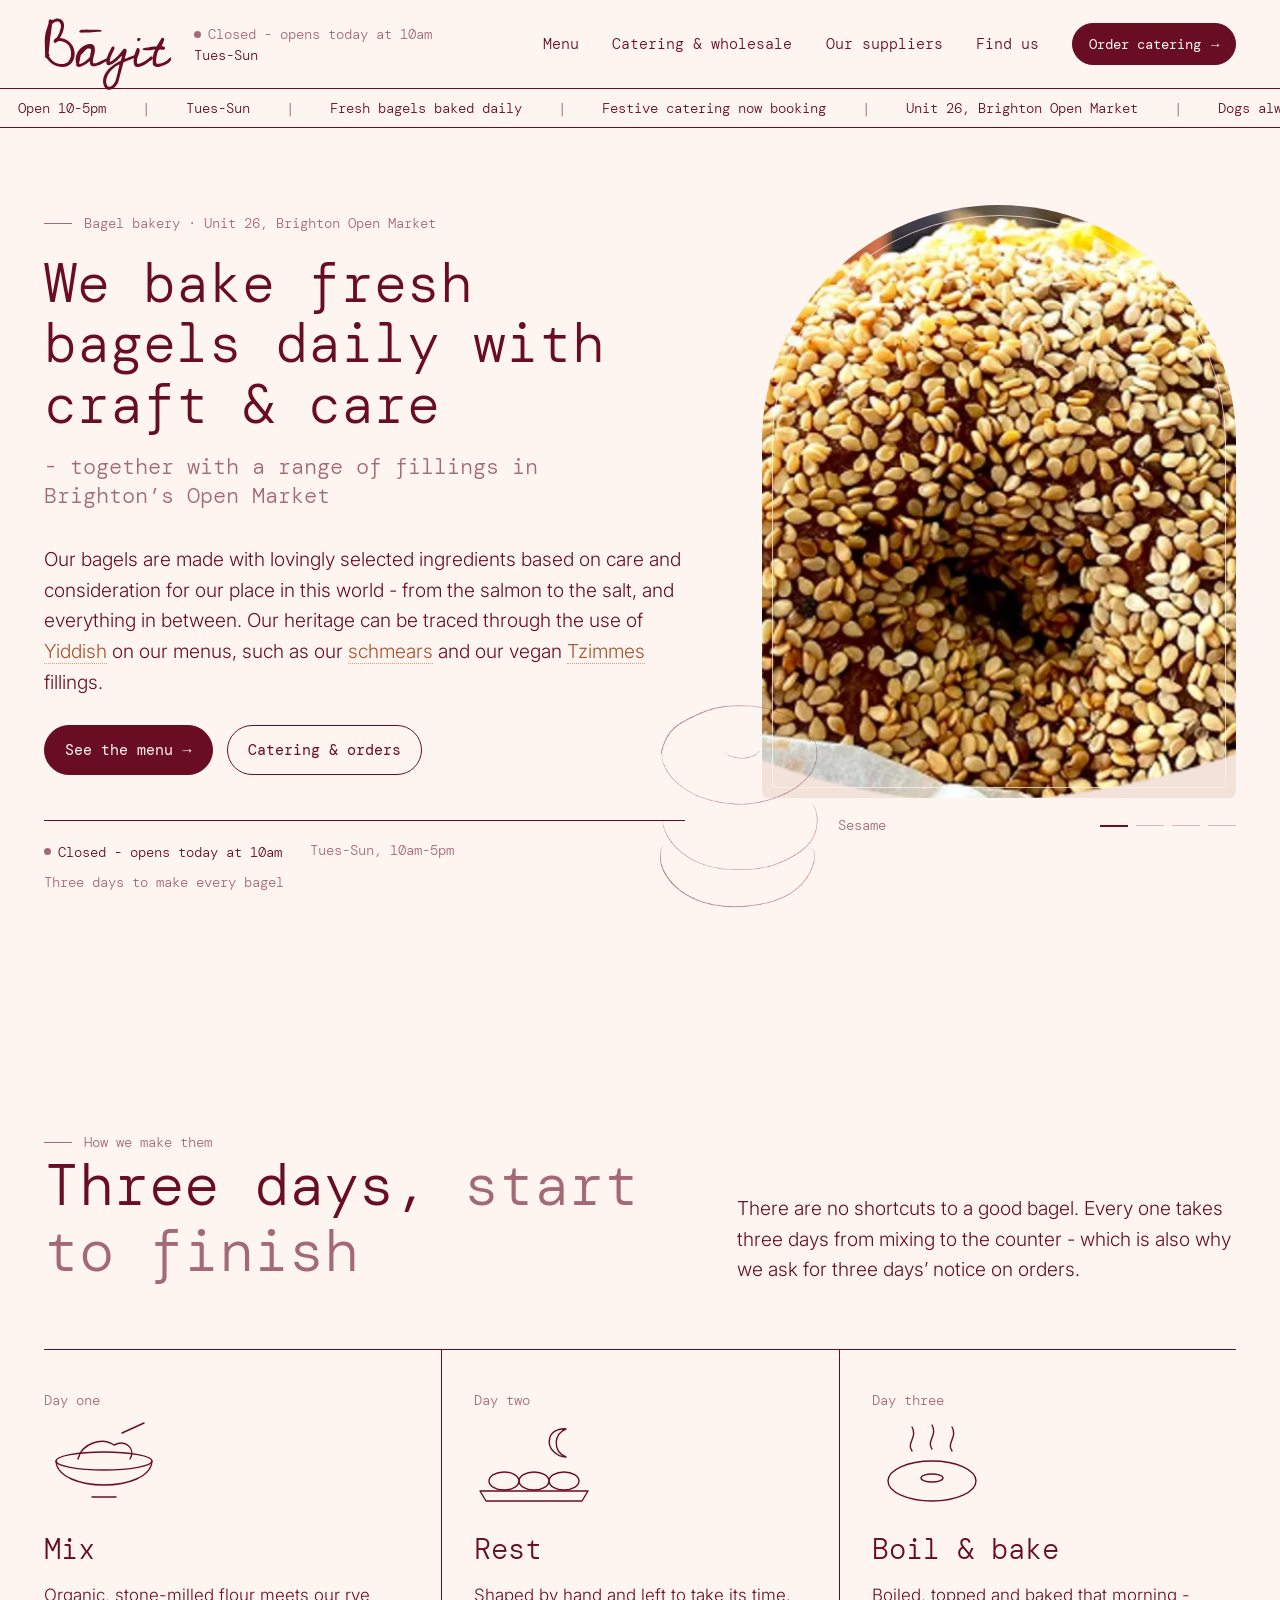
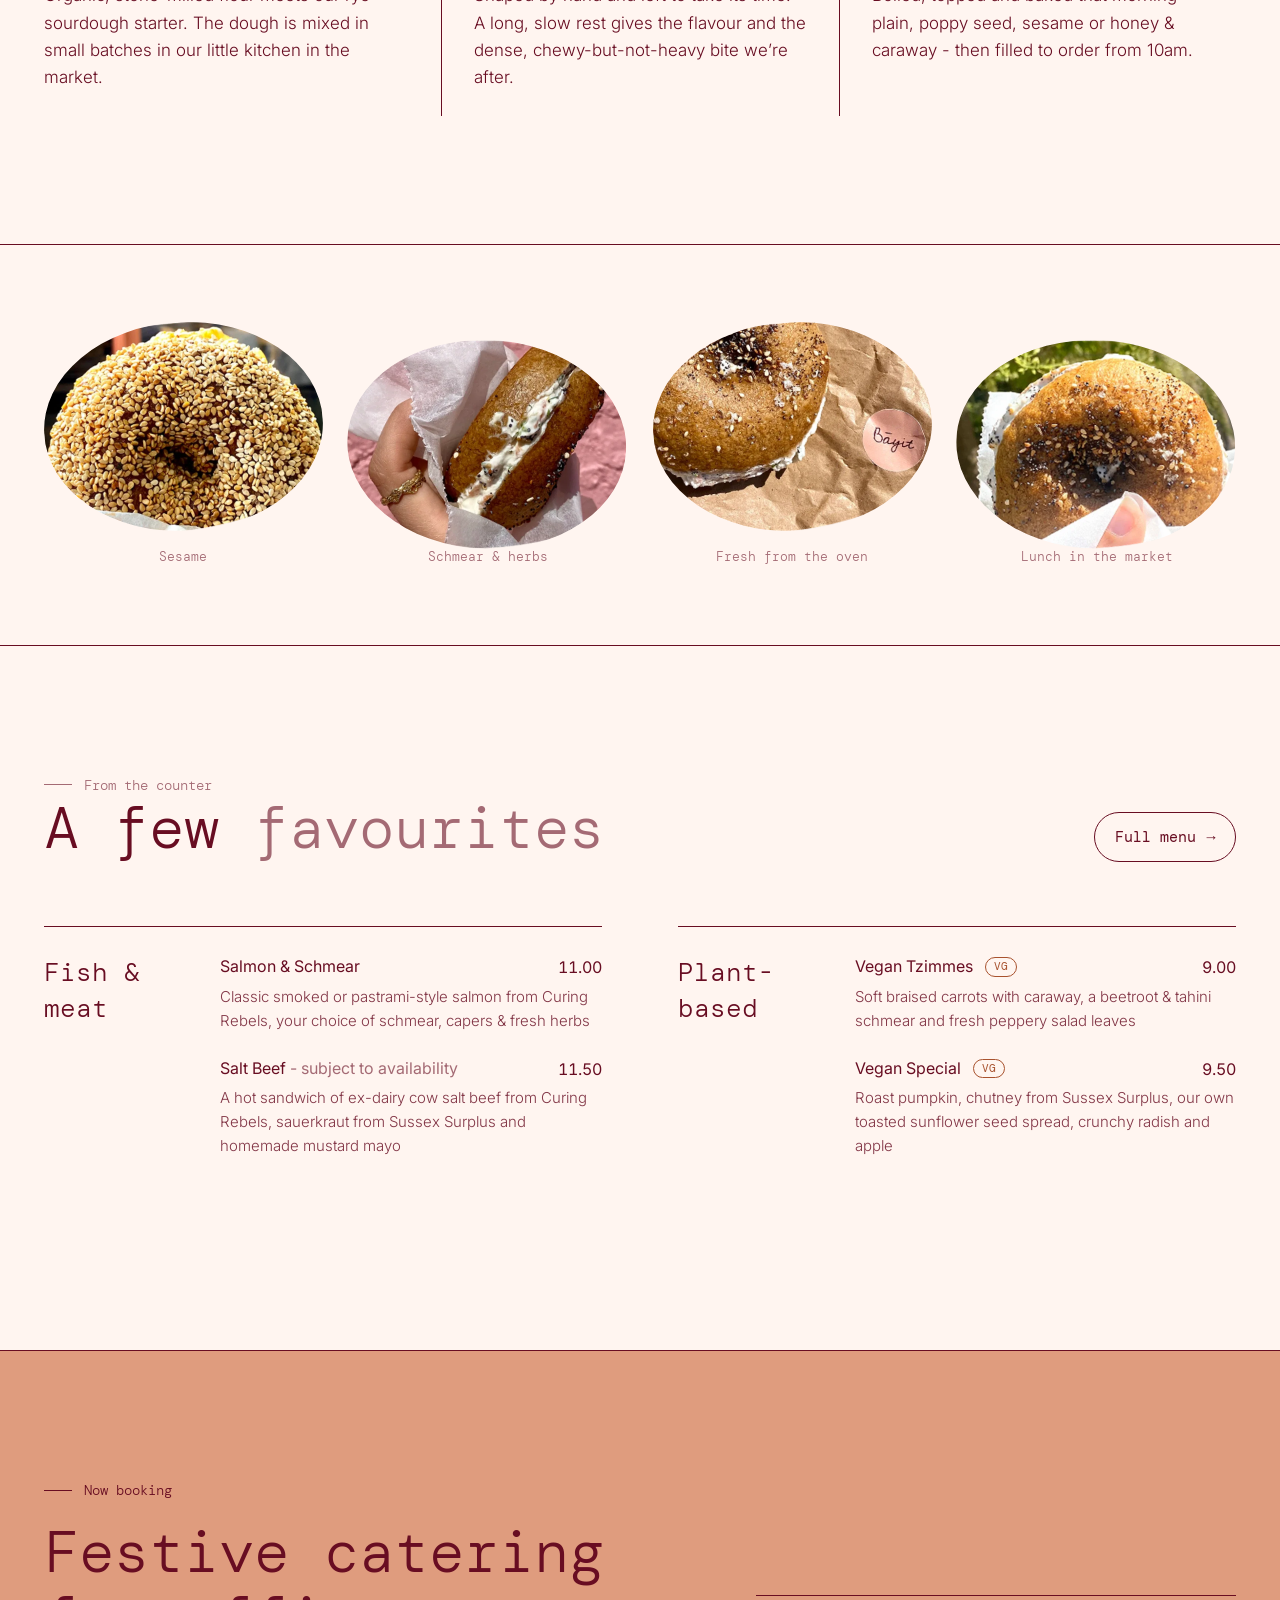
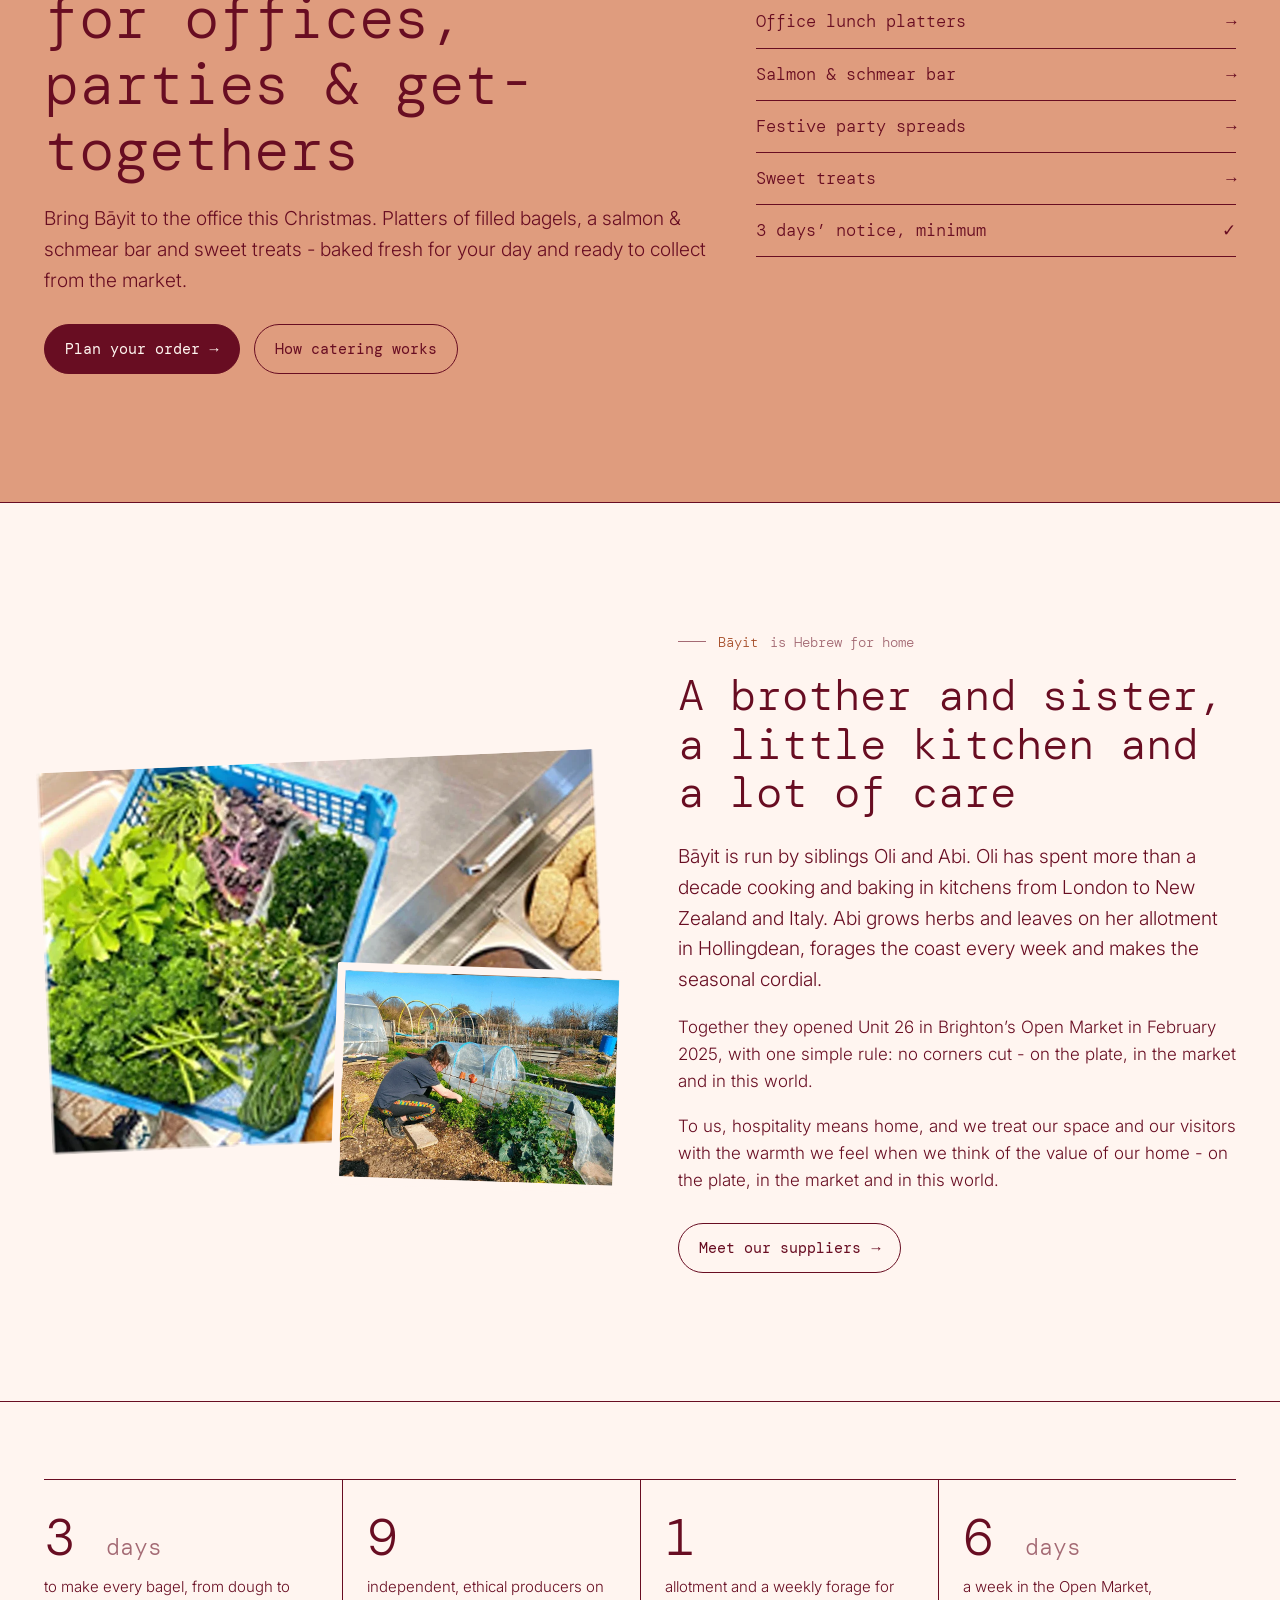
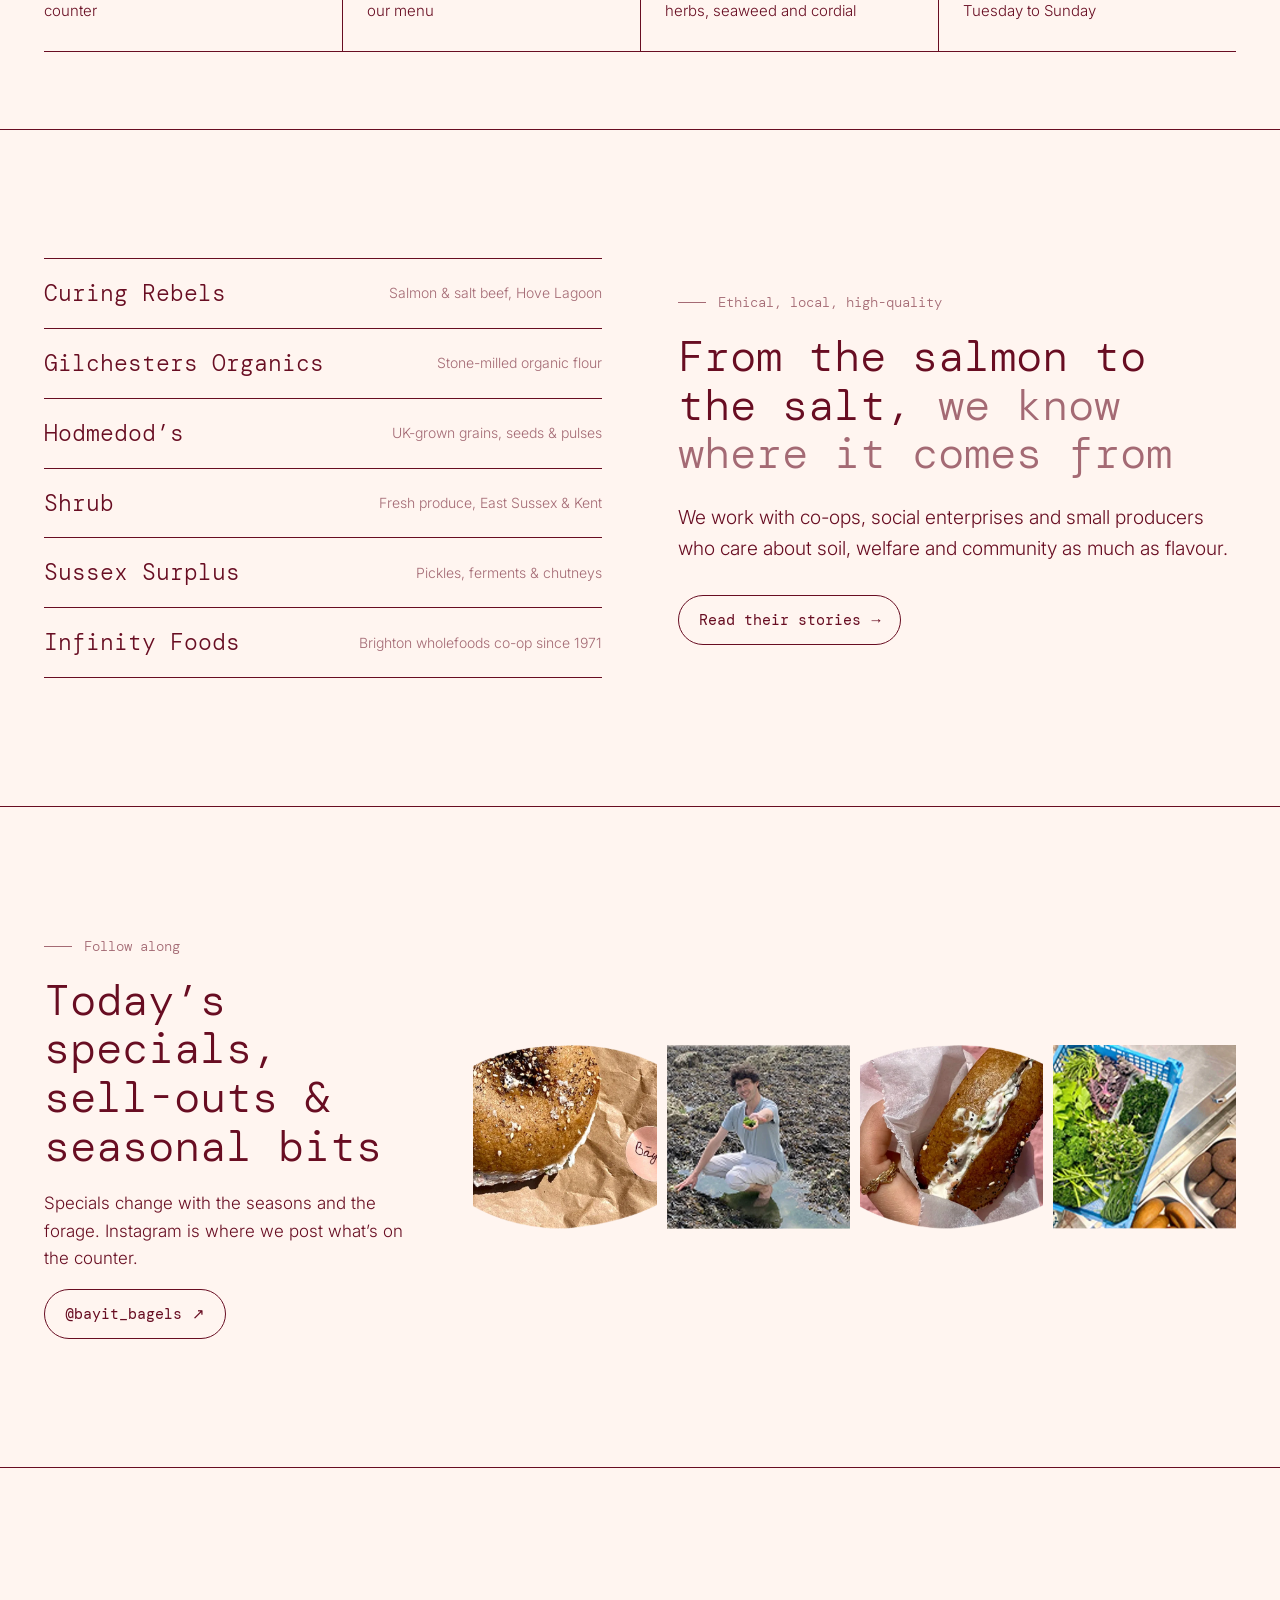
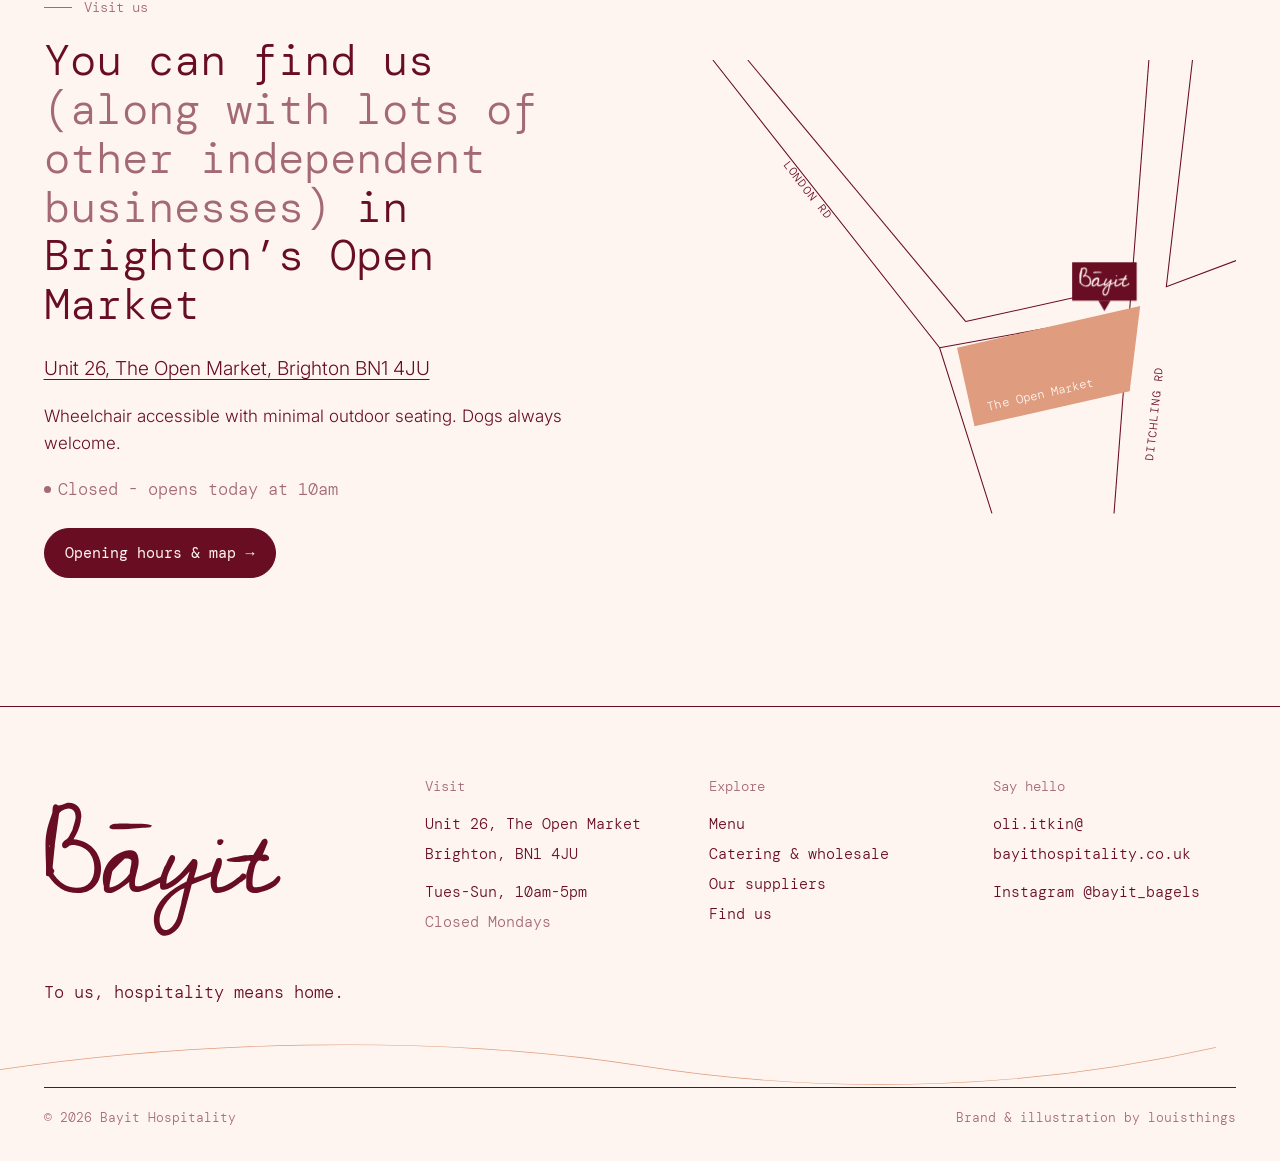
==== commit 69da9590: "Bayit site: rework home hero - always-on photo slideshow, tighter headline Co-Authored-By: Claude Op" ====
--- a/index.html
+++ b/index.html
@@ -87,27 +87,41 @@
 <section class="hero">
   <div class="wrap">
     <div class="hero-grid">
-      <h1 class="display reveal">We bake fresh <a href="#bagels" class="reveal-word" data-reveal-trigger aria-label="bagels - show photos">bagels</a> daily with craft &amp; care, together with a range of fillings in Brighton’s Open Market</h1>
-      <div class="bagel-stack reveal" data-delay="2" data-reveal-trigger role="img" aria-label="A hand-drawn stack of three bagels. Hover or tap to see the real thing.">
-        <img class="layer l-top float" src="/assets/img/bagel-top.png" alt="" width="485" height="314">
-        <img class="layer l-mid float" src="/assets/img/bagel-mid.png" alt="" width="491" height="220">
-        <img class="layer l-bottom float" src="/assets/img/bagel-bottom.png" alt="" width="491" height="214">
-        <div class="photo-oval" aria-hidden="true">
-          <img src="/assets/img/bagel-photo-2.webp" alt="" class="is-active">
-          <img src="/assets/img/bagel-photo-3.webp" alt="" loading="lazy">
-          <img src="/assets/img/bagel-photo-1.webp" alt="" loading="lazy">
-          <img src="/assets/img/bagel-photo-4.webp" alt="" loading="lazy">
+      <div class="hero-head">
+        <p class="eyebrow reveal">Bagel bakery &middot; Unit 26, Brighton Open Market</p>
+        <h1 class="display hero-title reveal">We bake fresh bagels daily with craft &amp; care</h1>
+        <p class="hero-sub reveal" data-delay="1">- together with a range of fillings in Brighton’s Open Market</p>
+      </div>
+      <div class="hero-body">
+        <p class="lede reveal" data-delay="1">Our bagels are made with lovingly selected ingredients based on care and consideration for our place in this world - from the salmon to the salt, and everything in between. Our heritage can be traced through the use of <span class="gloss" tabindex="0" data-def="The everyday language of Jewish communities in Central and Eastern Europe.">Yiddish</span> on our menus, such as our <span class="gloss" tabindex="0" data-def="Schmear: a generous spread, usually soft cheese, on a bagel.">schmears</span> and our vegan <span class="gloss" tabindex="0" data-def="Tzimmes: Yiddish for sweet. A traditional dish of soft braised carrots.">Tzimmes</span> fillings.</p>
+        <div class="hero-actions reveal" data-delay="2">
+          <a class="btn btn--solid" href="/menu/">See the menu <span class="arrow" aria-hidden="true">→</span></a>
+          <a class="btn" href="/cateringwholesale/">Catering &amp; orders</a>
         </div>
-      </div>
-    <div class="hero-copy reveal" data-delay="1">
-      <p class="lede">Our bagels are made with lovingly selected ingredients based on care and consideration for our place in this world - from the salmon to the salt, and everything in between. Our heritage can be traced through the use of <span class="gloss" tabindex="0" data-def="The everyday language of Jewish communities in Central and Eastern Europe.">Yiddish</span> on our menus, such as our <span class="gloss" tabindex="0" data-def="Schmear: a generous spread, usually soft cheese, on a bagel.">schmears</span> and our vegan <span class="gloss" tabindex="0" data-def="Tzimmes: Yiddish for sweet. A traditional dish of soft braised carrots.">Tzimmes</span> fillings.</p>
-      <p class="lede">To us, hospitality means home, and we treat our space and our visitors with the warmth we feel when we think of the value of our home - on the plate, in the market and in this world.</p>
-      <div class="hero-actions">
-        <a class="btn btn--solid" href="/menu/">See the menu <span class="arrow" aria-hidden="true">→</span></a>
-        <a class="btn" href="/findus/">Come down and taste it</a>
-      </div>
-      <p class="hint">Psst - hover over (or tap) the bagels.</p>
-    </div>
+        <ul class="hero-facts reveal" data-delay="3">
+          <li><span class="open-status" data-open-status>Open 10-5pm</span></li>
+          <li>Tues-Sun, 10am-5pm</li>
+          <li>Three days to make every bagel</li>
+        </ul>
+      </div>
+
+      <div class="hero-media reveal" data-delay="1">
+        <div class="slideshow" data-slideshow aria-roledescription="carousel" aria-label="Photos of our bagels">
+          <figure class="slide is-active"><img src="/assets/img/bagel-photo-2.webp" alt="A sesame bagel, thickly coated in toasted seeds" width="900" height="576" fetchpriority="high"><figcaption>Sesame</figcaption></figure>
+          <figure class="slide"><img src="/assets/img/bagel-photo-3.webp" alt="A filled bagel with soft cheese, held in a paper wrap" width="900" height="576" loading="lazy"><figcaption>Schmear &amp; herbs</figcaption></figure>
+          <figure class="slide"><img src="/assets/img/bagel-photo-1.webp" alt="A dark, glossy bagel on brown paper with a Bāyit sticker" width="900" height="576" loading="lazy"><figcaption>Fresh from the oven</figcaption></figure>
+          <figure class="slide"><img src="/assets/img/bagel-photo-4.webp" alt="A seeded bagel in a paper wrap, outside in the sun" width="900" height="576" loading="lazy"><figcaption>Lunch in the market</figcaption></figure>
+        </div>
+        <div class="slide-meta mono" aria-hidden="true">
+          <span data-slide-caption>Sesame</span>
+          <span class="slide-dots" data-slide-dots></span>
+        </div>
+        <div class="hero-sketch" aria-hidden="true">
+          <img class="layer l-top float" src="/assets/img/bagel-top.png" alt="" width="485" height="314">
+          <img class="layer l-mid float" src="/assets/img/bagel-mid.png" alt="" width="491" height="220">
+          <img class="layer l-bottom float" src="/assets/img/bagel-bottom.png" alt="" width="491" height="214">
+        </div>
+      </div>
     </div>
   </div>
 </section>
@@ -233,6 +247,7 @@
       <h2 class="h-lg">A brother and sister, a little kitchen and a lot of care</h2>
       <p class="lede" style="margin-top:24px">Bāyit is run by siblings Oli and Abi. Oli has spent more than a decade cooking and baking in kitchens from London to New Zealand and Italy. Abi grows herbs and leaves on her allotment in Hollingdean, forages the coast every week and makes the seasonal cordial.</p>
       <p>Together they opened Unit 26 in Brighton’s Open Market in February 2025, with one simple rule: no corners cut - on the plate, in the market and in this world.</p>
+      <p>To us, hospitality means home, and we treat our space and our visitors with the warmth we feel when we think of the value of our home - on the plate, in the market and in this world.</p>
       <a class="btn" href="/suppliers/" style="margin-top:12px">Meet our suppliers <span class="arrow" aria-hidden="true">→</span></a>
     </div>
   </div>
--- a/assets/css/styles.css
+++ b/assets/css/styles.css
@@ -125,38 +125,43 @@
 .section-head p { margin: 0; }
 
 /* ---------- Hero ---------- */
-.hero { position: relative; padding: clamp(56px, 8vw, 120px) 0 clamp(64px, 8vw, 120px); }
-.hero-grid { display: grid; grid-template-columns: 1fr minmax(300px, 440px); grid-template-areas: "title title" "copy art"; column-gap: clamp(24px, 5vw, 80px); align-items: start; }
-.hero h1 { grid-area: title; max-width: 15.5em; position: relative; z-index: 5; }
-.hero .bagel-stack { grid-area: art; margin-top: clamp(-40px, -2vw, 0px); }
-.hero .hero-copy { grid-area: copy; }
-.hero h1 .reveal-word { color: var(--soft); cursor: pointer; border-bottom: 1px dashed transparent; transition: color .3s; }
-.hero h1 .reveal-word:hover, .hero h1 .reveal-word:focus-visible { color: var(--ink); }
-.hero-copy { margin-top: clamp(32px, 4vw, 56px); padding-left: clamp(0px, 7vw, 100px); max-width: 760px; }
+.hero { position: relative; padding: clamp(40px, 6vw, 96px) 0 clamp(64px, 8vw, 120px); }
+.hero-grid { display: grid; grid-template-columns: minmax(0, 1.15fr) minmax(0, .85fr); grid-template-areas: "head media" "body media"; column-gap: clamp(32px, 6vw, 104px); align-items: end; }
+.hero-head { grid-area: head; }
+.hero-body { grid-area: body; align-self: start; }
+.hero-media { grid-area: media; align-self: center; }
+.hero-title { font-size: clamp(34px, 4.3vw, 64px); line-height: 1.1; margin: 0; }
+.hero-sub { font-family: var(--mono); font-weight: 300; font-size: clamp(18px, 1.7vw, 26px); line-height: 1.35; color: var(--soft); margin: .8em 0 0; max-width: 24em; }
+.hero-body .lede { margin-top: clamp(24px, 2.6vw, 36px); max-width: 34em; }
 .hero-actions { display: flex; flex-wrap: wrap; gap: 14px; margin-top: 28px; }
-.hint { font-family: var(--mono); font-size: 13px; color: var(--soft); margin-top: 14px; }
-
-.bagel-stack { position: relative; width: 100%; max-width: 500px; aspect-ratio: 491 / 600; margin-left: auto; }
-.bagel-stack .layer { position: absolute; left: 0; width: 100%; height: auto; }
-.bagel-stack .l-top { top: 0; z-index: 3; }
-.bagel-stack .l-mid { top: 49%; z-index: 2; }
-.bagel-stack .l-bottom { top: 70%; z-index: 1; }
-.bagel-stack .float { animation: bob 7s var(--ease) infinite; }
-.bagel-stack .l-mid.float { animation-delay: -2.3s; }
-.bagel-stack .l-bottom.float { animation-delay: -4.6s; }
+.hero-facts { list-style: none; padding: 18px 0 0; margin: clamp(32px, 3.5vw, 48px) 0 0; border-top: var(--rule); display: flex; flex-wrap: wrap; gap: 8px 28px; font-family: var(--mono); font-size: 14px; color: var(--soft); }
+.hero-facts .open-status { color: var(--ink); }
+
+.hero-media { position: relative; padding-bottom: clamp(40px, 5vw, 64px); }
+.slideshow { position: relative; aspect-ratio: 4 / 5; max-height: calc(100svh - 230px); min-height: 420px; width: 100%; margin-left: auto; border-radius: 999px 999px 28px 28px; overflow: hidden; background: #f3e2da; isolation: isolate; }
+.slideshow::after { content: ""; position: absolute; inset: 10px; border: 1px solid rgba(255, 245, 240, .7); border-radius: 999px 999px 20px 20px; pointer-events: none; z-index: 3; }
+.slide { position: absolute; inset: 0; margin: 0; opacity: 0; transition: opacity 1.1s var(--ease); }
+.slide img { width: 100%; height: 100%; object-fit: cover; transform: scale(1.12); }
+.slide.is-active { opacity: 1; z-index: 2; }
+.slide.is-active img { animation: kenburns 6.5s linear forwards; }
+.slide figcaption { position: absolute; width: 1px; height: 1px; overflow: hidden; clip: rect(0 0 0 0); }
+@keyframes kenburns { from { transform: scale(1.12); } to { transform: scale(1.02); } }
+.slide-meta { display: flex; justify-content: space-between; align-items: center; gap: 16px; margin-top: 16px; font-size: 14px; color: var(--soft); padding-left: 16%; }
+.slide-dots { display: flex; gap: 8px; }
+.slide-dots button { width: 28px; height: 18px; padding: 0; border: 0; background: none; cursor: pointer; position: relative; }
+.slide-dots button::before { content: ""; position: absolute; left: 0; right: 0; top: 50%; height: 1px; background: var(--soft); opacity: .45; }
+.slide-dots button[aria-current="true"]::before { background: var(--ink); opacity: 1; height: 2px; margin-top: -.5px; }
+
+.hero-sketch { position: absolute; left: -22%; bottom: 0; width: 34%; aspect-ratio: 491 / 600; z-index: 4; pointer-events: none; }
+.hero-sketch .layer { position: absolute; left: 0; width: 100%; height: auto; }
+.hero-sketch .l-top { top: 0; z-index: 3; }
+.hero-sketch .l-mid { top: 49%; z-index: 2; }
+.hero-sketch .l-bottom { top: 70%; z-index: 1; }
+.hero-sketch .float { animation: bob 7s var(--ease) infinite; }
+.hero-sketch .l-mid.float { animation-delay: -2.3s; }
+.hero-sketch .l-bottom.float { animation-delay: -4.6s; }
 @keyframes bob { 0%, 100% { transform: translateY(0); } 50% { transform: translateY(-6px); } }
-@media (prefers-reduced-motion: reduce) { .bagel-stack .float { animation: none; } }
-
-.photo-oval {
-  position: absolute; z-index: 4; left: 0; top: 0; width: 98%; aspect-ratio: 485 / 300;
-  border-radius: 50%; overflow: hidden; opacity: 0; transform: scale(.94);
-  transition: opacity .5s var(--ease), transform .6s var(--ease);
-  pointer-events: none;
-}
-.photo-oval img { position: absolute; inset: 0; width: 100%; height: 100%; object-fit: cover; opacity: 0; transition: opacity .5s var(--ease); }
-.photo-oval img.is-active { opacity: 1; }
-.bagel-stack.is-revealed .photo-oval { opacity: 1; transform: scale(1); }
-.bagel-stack { cursor: pointer; }
+@media (prefers-reduced-motion: reduce) { .hero-sketch .float, .slide.is-active img { animation: none; } .slide img { transform: none; } }
 
 /* ---------- Glossary words ---------- */
 .gloss { position: relative; color: var(--warm-deep); border-bottom: 1px dotted var(--warm); cursor: help; }
@@ -391,9 +396,11 @@
 
   .hero-grid, .split, .band .wrap, .ig { grid-template-columns: 1fr; }
   .split--rev > :first-child { order: 0; }
-  .hero-grid { grid-template-columns: 1fr; grid-template-areas: "title" "art" "copy"; }
-  .hero .bagel-stack { max-width: 340px; width: 88%; margin: 32px auto 0; }
-  .hero-copy { padding-left: 0; }
+  .hero-grid { grid-template-columns: 1fr; grid-template-areas: "head" "media" "body"; row-gap: 32px; }
+  .hero-media { width: min(100%, 460px); margin: 0 auto; padding-bottom: 0; }
+  .slideshow { aspect-ratio: 1 / 1; min-height: 0; max-height: none; }
+  .hero-sketch { display: none; }
+  .slide-meta { padding-left: 0; }
   .days, .steps { grid-template-columns: 1fr; }
   .day, .day + .day { border-left: 0; padding: 28px 0 8px; }
   .day + .day { border-top: var(--rule); }
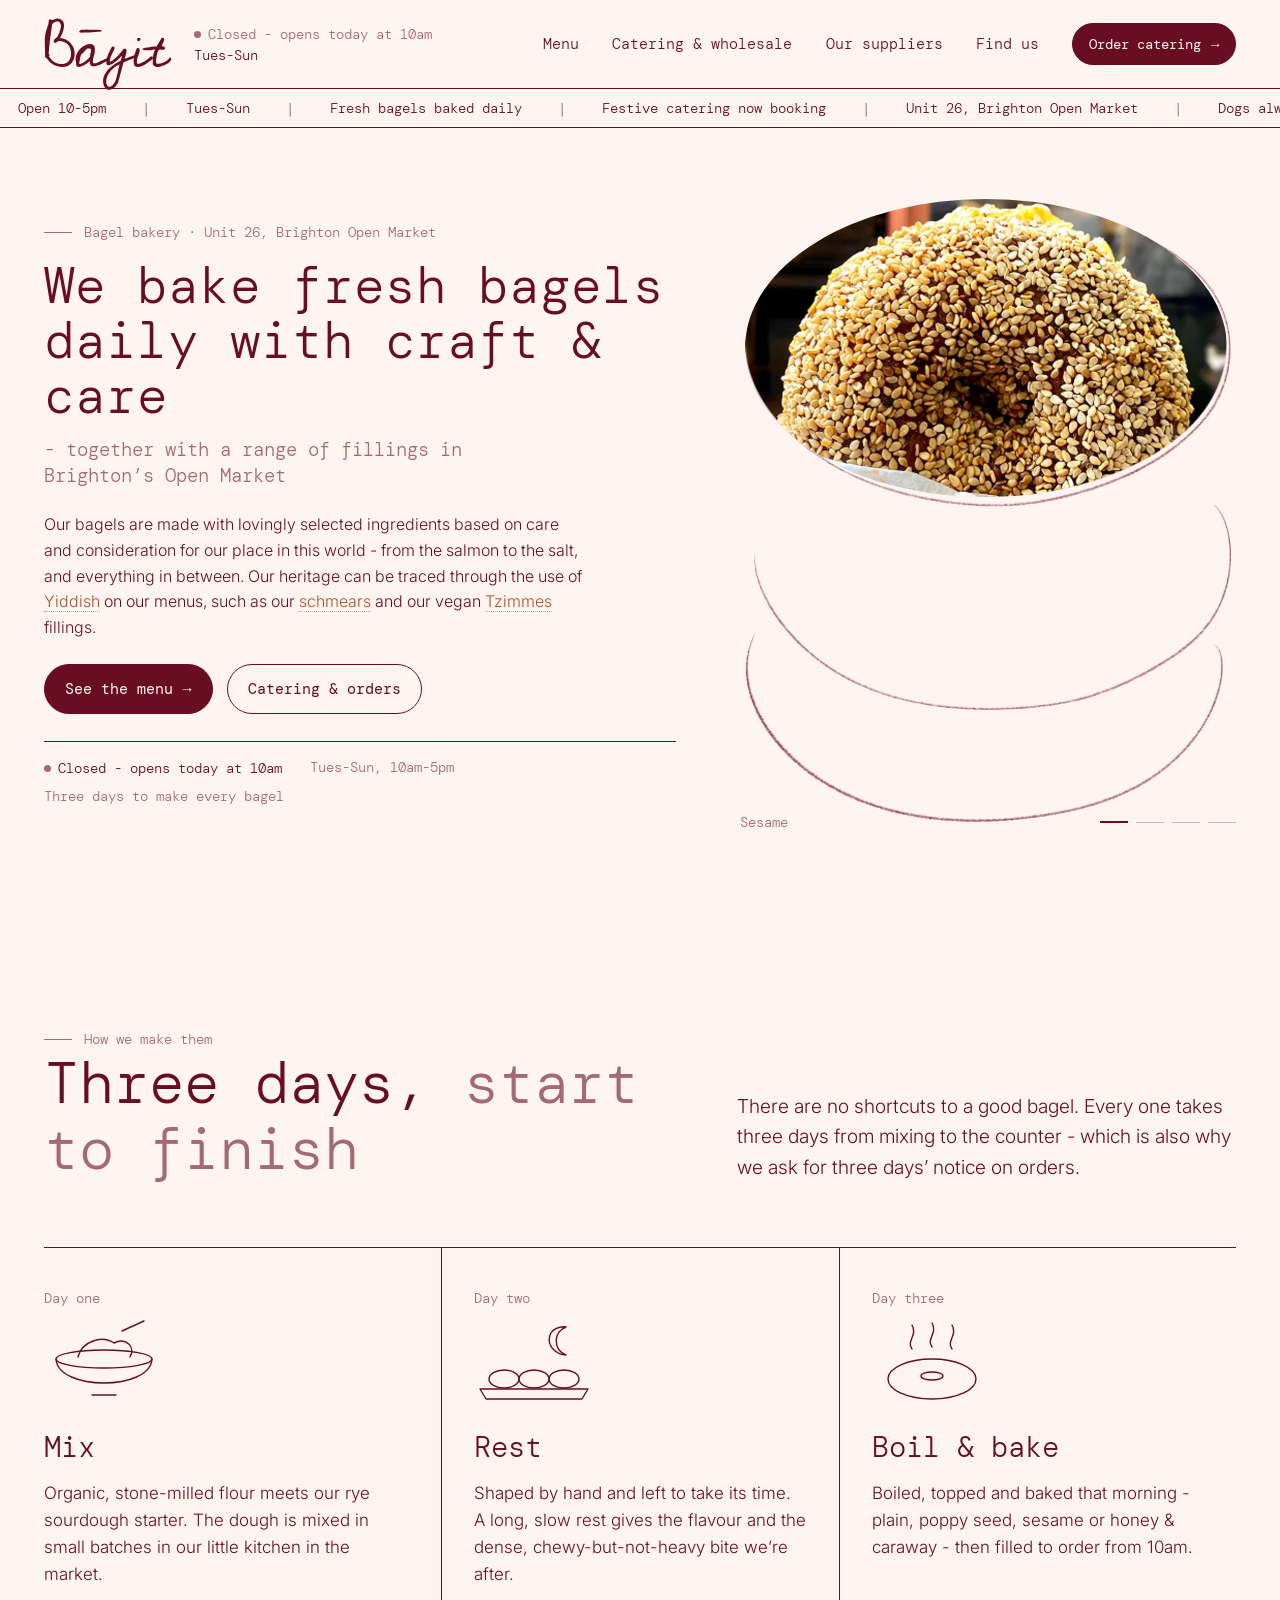
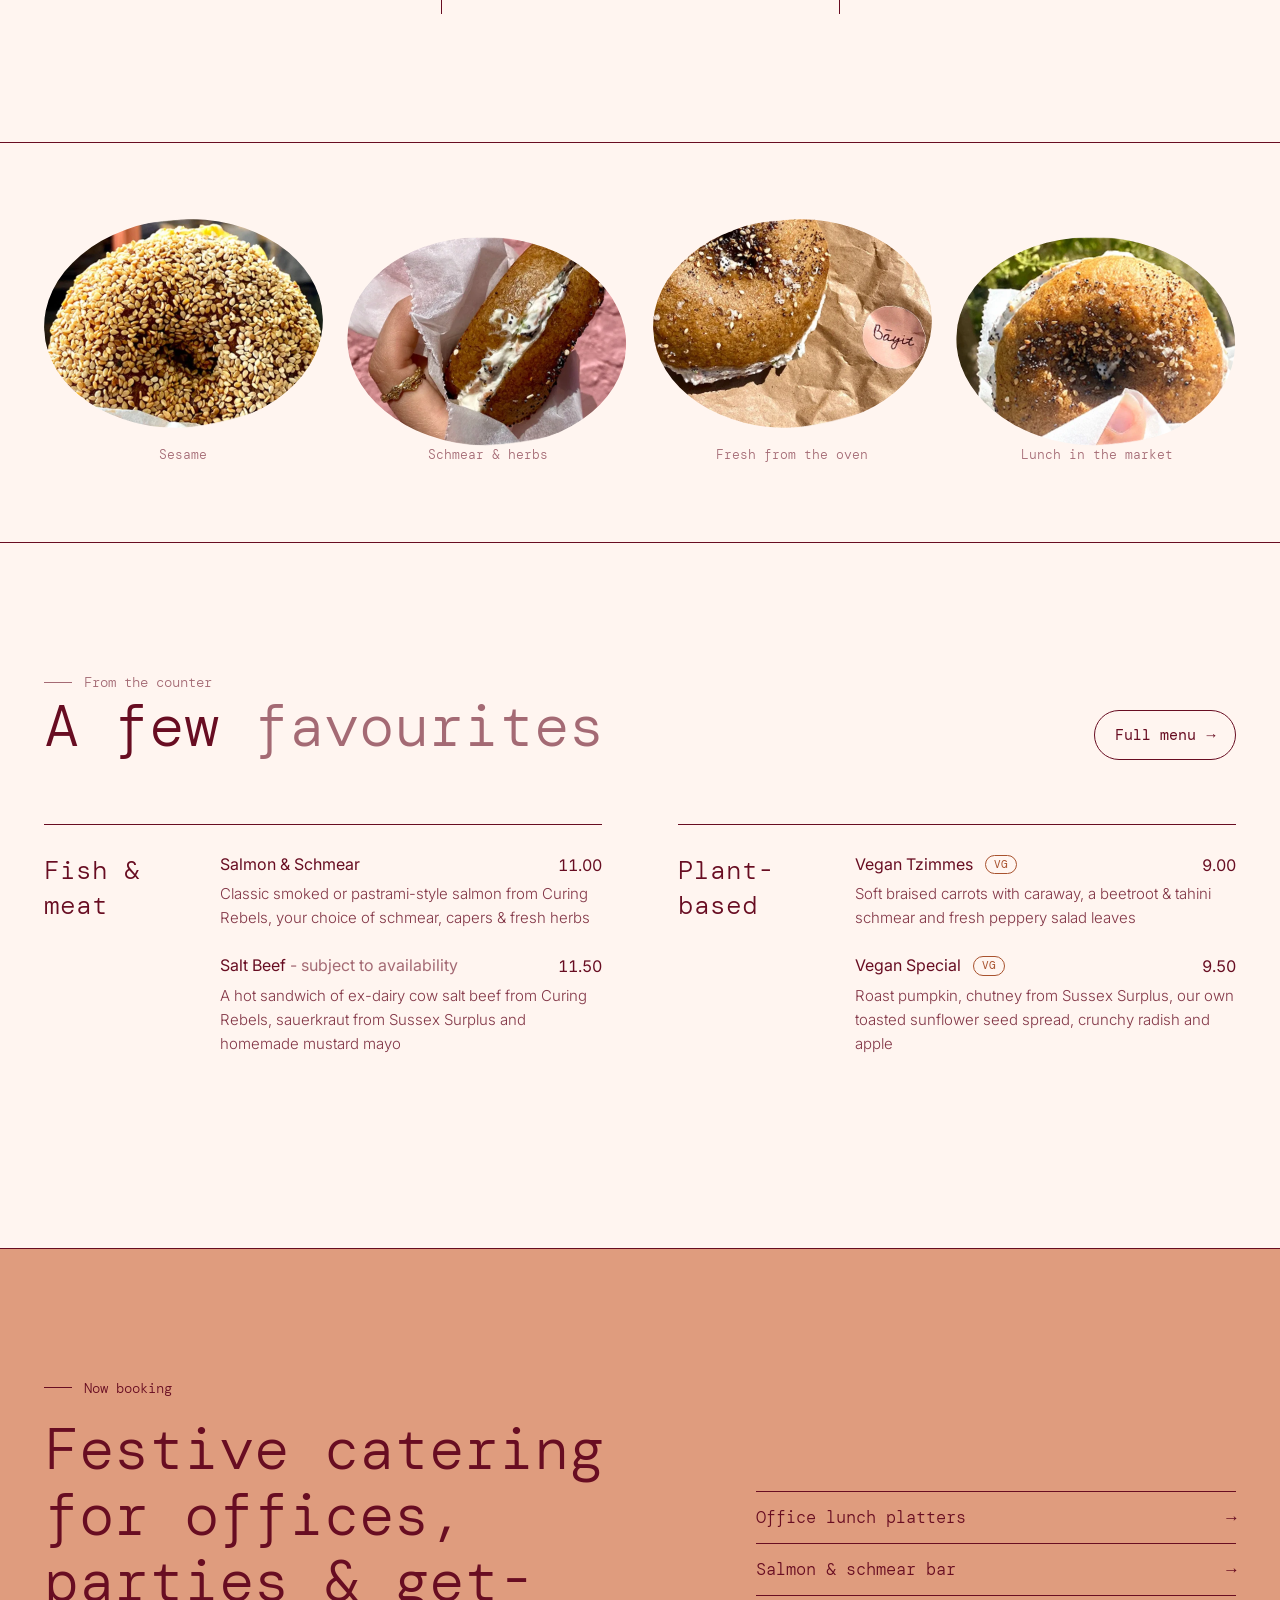
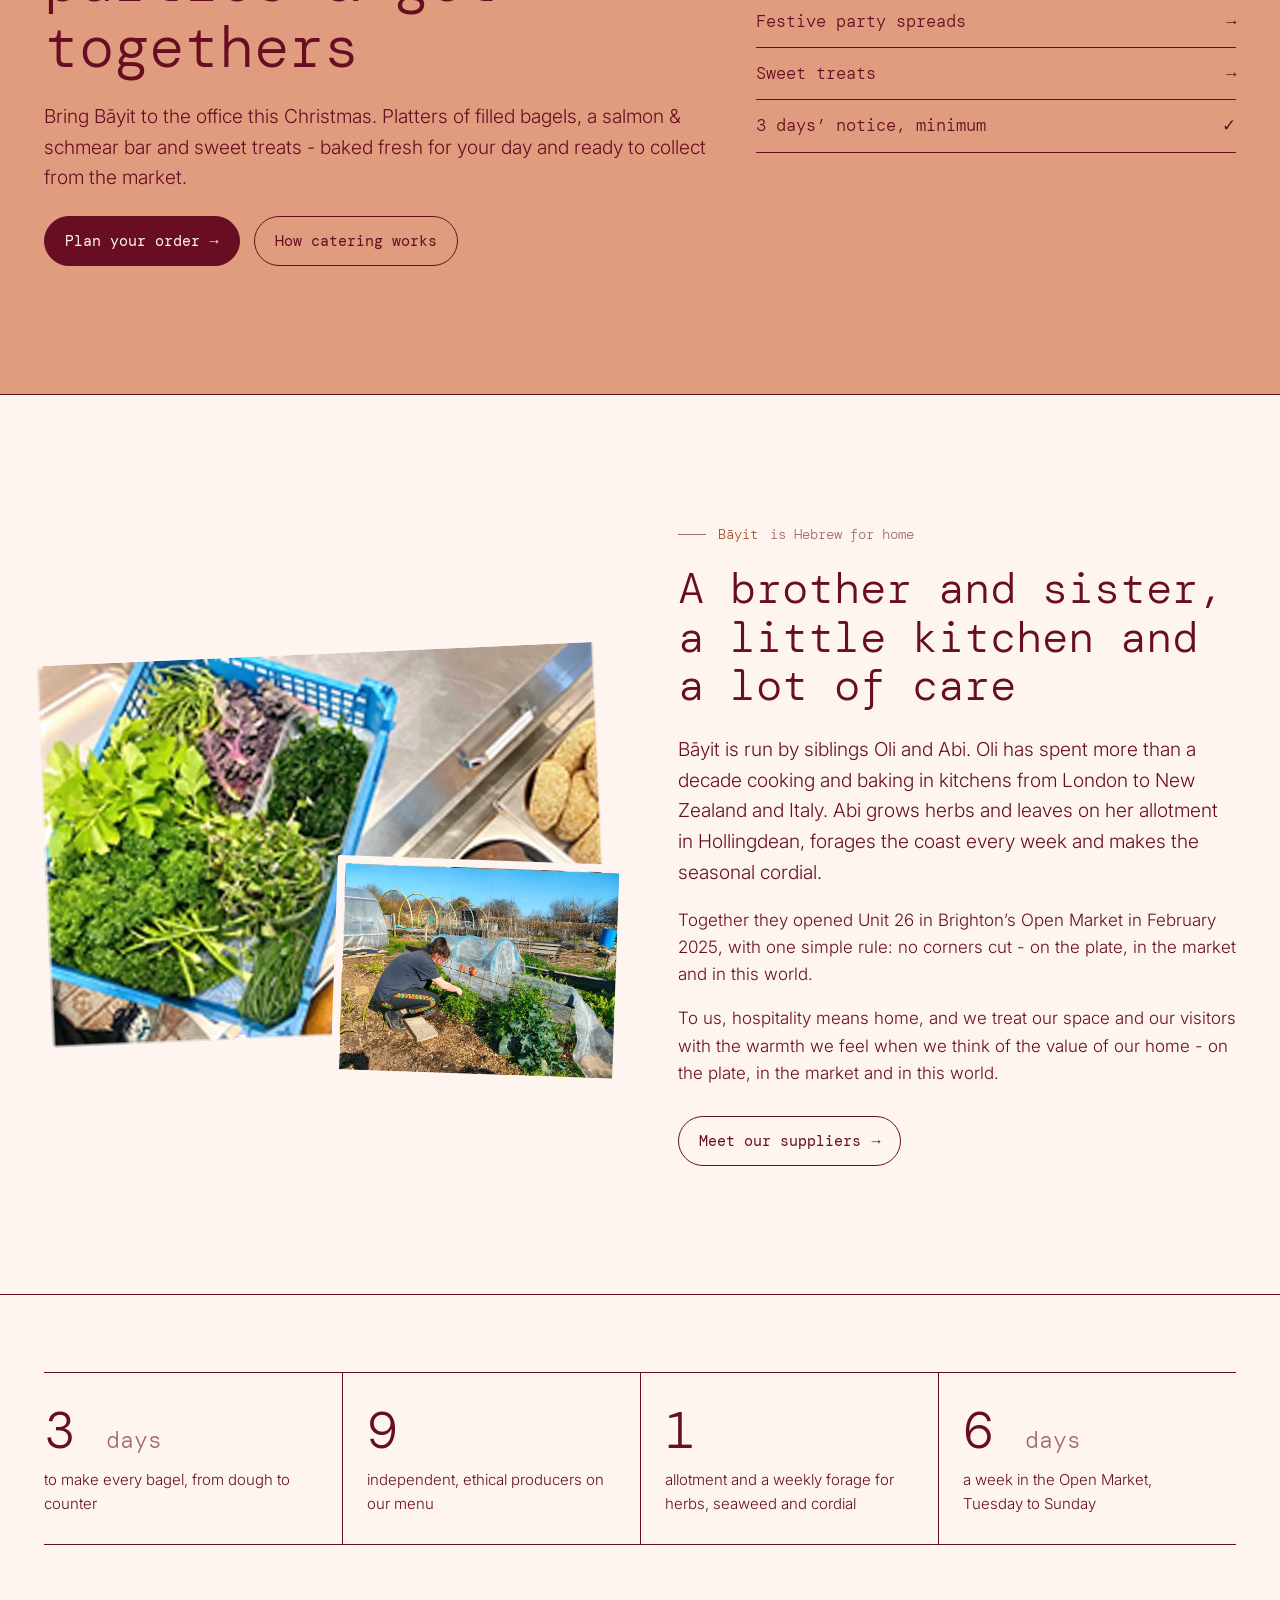
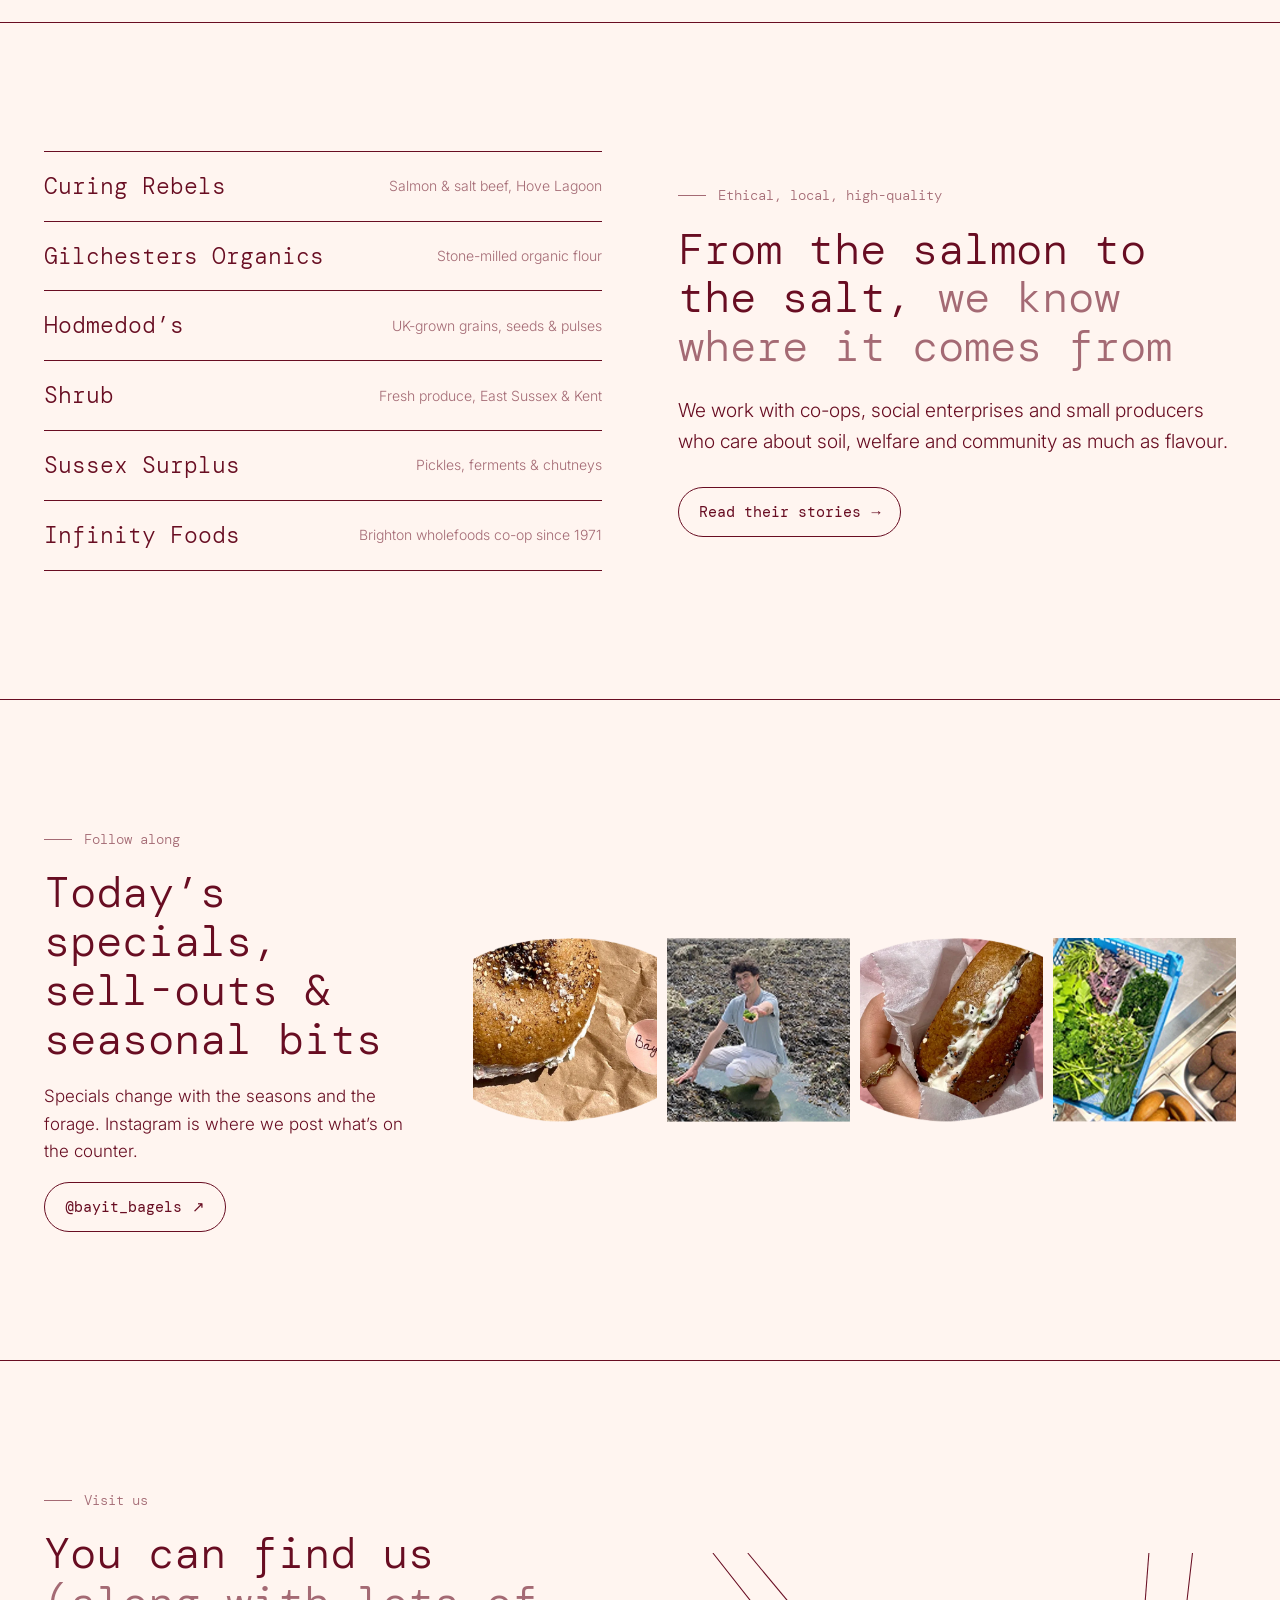
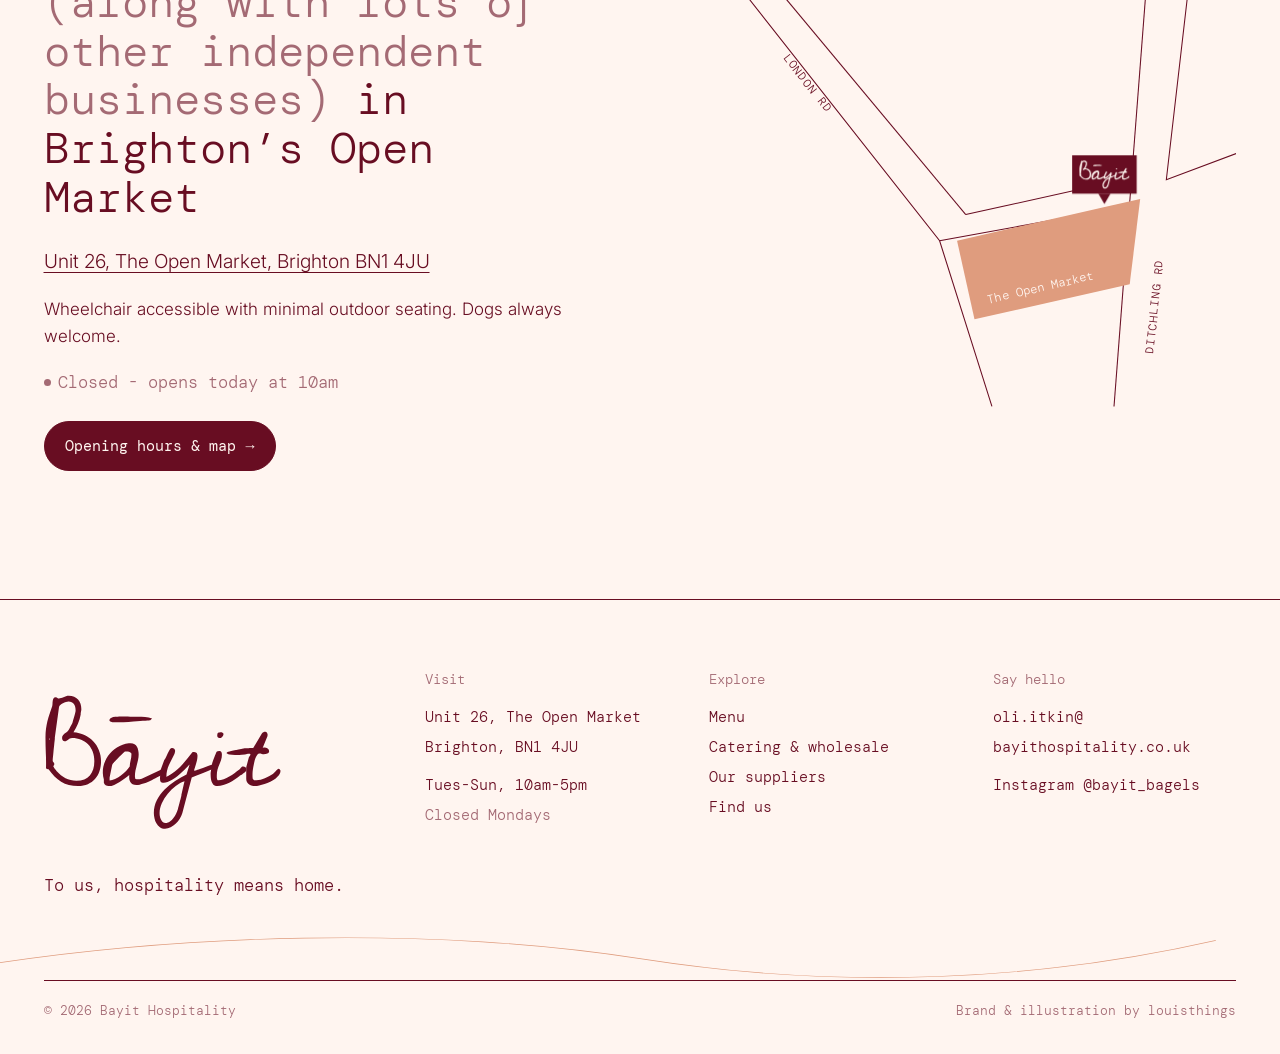
==== commit 01d11296: "Bayit site: hero slideshow inside drawn bagel, side-by-side layout fits first screen Co-Authored-By:" ====
--- a/index.html
+++ b/index.html
@@ -106,20 +106,20 @@
       </div>
 
       <div class="hero-media reveal" data-delay="1">
-        <div class="slideshow" data-slideshow aria-roledescription="carousel" aria-label="Photos of our bagels">
-          <figure class="slide is-active"><img src="/assets/img/bagel-photo-2.webp" alt="A sesame bagel, thickly coated in toasted seeds" width="900" height="576" fetchpriority="high"><figcaption>Sesame</figcaption></figure>
-          <figure class="slide"><img src="/assets/img/bagel-photo-3.webp" alt="A filled bagel with soft cheese, held in a paper wrap" width="900" height="576" loading="lazy"><figcaption>Schmear &amp; herbs</figcaption></figure>
-          <figure class="slide"><img src="/assets/img/bagel-photo-1.webp" alt="A dark, glossy bagel on brown paper with a Bāyit sticker" width="900" height="576" loading="lazy"><figcaption>Fresh from the oven</figcaption></figure>
-          <figure class="slide"><img src="/assets/img/bagel-photo-4.webp" alt="A seeded bagel in a paper wrap, outside in the sun" width="900" height="576" loading="lazy"><figcaption>Lunch in the market</figcaption></figure>
+        <div class="bagel-stack" data-slideshow aria-roledescription="carousel" aria-label="Photos of our bagels">
+          <img class="layer l-top float" src="/assets/img/bagel-top.png" alt="" width="485" height="314">
+          <img class="layer l-mid float" src="/assets/img/bagel-mid.png" alt="" width="491" height="220">
+          <img class="layer l-bottom float" src="/assets/img/bagel-bottom.png" alt="" width="491" height="214">
+          <div class="photo-oval float">
+            <figure class="slide is-active"><img src="/assets/img/bagel-photo-2.webp" alt="A sesame bagel, thickly coated in toasted seeds" width="900" height="576" fetchpriority="high"><figcaption>Sesame</figcaption></figure>
+            <figure class="slide"><img src="/assets/img/bagel-photo-3.webp" alt="A filled bagel with soft cheese, held in a paper wrap" width="900" height="576" loading="lazy"><figcaption>Schmear &amp; herbs</figcaption></figure>
+            <figure class="slide"><img src="/assets/img/bagel-photo-1.webp" alt="A dark, glossy bagel on brown paper with a Bāyit sticker" width="900" height="576" loading="lazy"><figcaption>Fresh from the oven</figcaption></figure>
+            <figure class="slide"><img src="/assets/img/bagel-photo-4.webp" alt="A seeded bagel in a paper wrap, outside in the sun" width="900" height="576" loading="lazy"><figcaption>Lunch in the market</figcaption></figure>
+          </div>
         </div>
         <div class="slide-meta mono" aria-hidden="true">
           <span data-slide-caption>Sesame</span>
           <span class="slide-dots" data-slide-dots></span>
-        </div>
-        <div class="hero-sketch" aria-hidden="true">
-          <img class="layer l-top float" src="/assets/img/bagel-top.png" alt="" width="485" height="314">
-          <img class="layer l-mid float" src="/assets/img/bagel-mid.png" alt="" width="491" height="220">
-          <img class="layer l-bottom float" src="/assets/img/bagel-bottom.png" alt="" width="491" height="214">
         </div>
       </div>
     </div>
--- a/assets/css/styles.css
+++ b/assets/css/styles.css
@@ -125,43 +125,46 @@
 .section-head p { margin: 0; }
 
 /* ---------- Hero ---------- */
-.hero { position: relative; padding: clamp(40px, 6vw, 96px) 0 clamp(64px, 8vw, 120px); }
-.hero-grid { display: grid; grid-template-columns: minmax(0, 1.15fr) minmax(0, .85fr); grid-template-areas: "head media" "body media"; column-gap: clamp(32px, 6vw, 104px); align-items: end; }
+/* Everything sits side by side and fits the first screen: header + ticker is ~128px. */
+.hero { position: relative; display: flex; align-items: center; min-height: calc(100svh - 128px); padding: clamp(24px, 4vh, 56px) 0; }
+.hero > .wrap { width: 100%; }
+.hero-grid { display: grid; grid-template-columns: minmax(0, 1.12fr) minmax(0, .88fr); grid-template-areas: "head media" "body media"; column-gap: clamp(32px, 5vw, 96px); align-items: end; }
 .hero-head { grid-area: head; }
 .hero-body { grid-area: body; align-self: start; }
 .hero-media { grid-area: media; align-self: center; }
-.hero-title { font-size: clamp(34px, 4.3vw, 64px); line-height: 1.1; margin: 0; }
-.hero-sub { font-family: var(--mono); font-weight: 300; font-size: clamp(18px, 1.7vw, 26px); line-height: 1.35; color: var(--soft); margin: .8em 0 0; max-width: 24em; }
-.hero-body .lede { margin-top: clamp(24px, 2.6vw, 36px); max-width: 34em; }
-.hero-actions { display: flex; flex-wrap: wrap; gap: 14px; margin-top: 28px; }
-.hero-facts { list-style: none; padding: 18px 0 0; margin: clamp(32px, 3.5vw, 48px) 0 0; border-top: var(--rule); display: flex; flex-wrap: wrap; gap: 8px 28px; font-family: var(--mono); font-size: 14px; color: var(--soft); }
+.hero .eyebrow { margin-bottom: clamp(10px, 1.6vh, 18px); }
+.hero-title { font-size: clamp(32px, min(4vw, 6.6vh), 62px); line-height: 1.08; margin: 0; }
+.hero-sub { font-family: var(--mono); font-weight: 300; font-size: clamp(16px, min(1.5vw, 2.6vh), 23px); line-height: 1.35; color: var(--soft); margin: .7em 0 0; max-width: 26em; }
+.hero-body .lede { font-size: clamp(16px, min(1.25vw, 2.1vh), 19px); margin-top: clamp(16px, 2.6vh, 30px); max-width: 34em; }
+.hero-actions { display: flex; flex-wrap: wrap; gap: 14px; margin-top: clamp(16px, 2.6vh, 28px); }
+.hero-facts { list-style: none; padding: 14px 0 0; margin: clamp(18px, 3vh, 36px) 0 0; border-top: var(--rule); display: flex; flex-wrap: wrap; gap: 6px 28px; font-family: var(--mono); font-size: 14px; color: var(--soft); }
 .hero-facts .open-status { color: var(--ink); }
 
-.hero-media { position: relative; padding-bottom: clamp(40px, 5vw, 64px); }
-.slideshow { position: relative; aspect-ratio: 4 / 5; max-height: calc(100svh - 230px); min-height: 420px; width: 100%; margin-left: auto; border-radius: 999px 999px 28px 28px; overflow: hidden; background: #f3e2da; isolation: isolate; }
-.slideshow::after { content: ""; position: absolute; inset: 10px; border: 1px solid rgba(255, 245, 240, .7); border-radius: 999px 999px 20px 20px; pointer-events: none; z-index: 3; }
+/* Drawn bagel stack; the top bagel holds an always-on photo slideshow */
+.bagel-stack { position: relative; width: min(100%, calc((100svh - 260px) * 491 / 600)); min-width: 260px; aspect-ratio: 491 / 600; margin: 0 auto; }
+.bagel-stack .layer { position: absolute; left: 0; width: 100%; height: auto; }
+.bagel-stack .l-top { top: 0; z-index: 3; }
+.bagel-stack .l-mid { top: 49%; z-index: 2; }
+.bagel-stack .l-bottom { top: 70%; z-index: 1; }
+.bagel-stack .float { animation: bob 7s var(--ease) infinite; }
+.bagel-stack .l-mid.float { animation-delay: -2.3s; }
+.bagel-stack .l-bottom.float { animation-delay: -4.6s; }
+@keyframes bob { 0%, 100% { transform: translateY(0); } 50% { transform: translateY(-6px); } }
+
+.photo-oval { position: absolute; z-index: 4; left: 1%; top: .5%; width: 97%; aspect-ratio: 485 / 300; border-radius: 50%; overflow: hidden; background: #f3e2da; isolation: isolate; }
 .slide { position: absolute; inset: 0; margin: 0; opacity: 0; transition: opacity 1.1s var(--ease); }
-.slide img { width: 100%; height: 100%; object-fit: cover; transform: scale(1.12); }
+.slide img { width: 100%; height: 100%; object-fit: cover; transform: scale(1.1); }
 .slide.is-active { opacity: 1; z-index: 2; }
 .slide.is-active img { animation: kenburns 6.5s linear forwards; }
 .slide figcaption { position: absolute; width: 1px; height: 1px; overflow: hidden; clip: rect(0 0 0 0); }
-@keyframes kenburns { from { transform: scale(1.12); } to { transform: scale(1.02); } }
-.slide-meta { display: flex; justify-content: space-between; align-items: center; gap: 16px; margin-top: 16px; font-size: 14px; color: var(--soft); padding-left: 16%; }
+@keyframes kenburns { from { transform: scale(1.1); } to { transform: scale(1); } }
+@media (prefers-reduced-motion: reduce) { .bagel-stack .float, .slide.is-active img { animation: none; } .slide img { transform: none; } }
+
+.slide-meta { display: flex; justify-content: space-between; align-items: center; gap: 16px; width: min(100%, calc((100svh - 260px) * 491 / 600)); min-width: 260px; margin: 8px auto 0; font-size: 14px; color: var(--soft); }
 .slide-dots { display: flex; gap: 8px; }
 .slide-dots button { width: 28px; height: 18px; padding: 0; border: 0; background: none; cursor: pointer; position: relative; }
 .slide-dots button::before { content: ""; position: absolute; left: 0; right: 0; top: 50%; height: 1px; background: var(--soft); opacity: .45; }
 .slide-dots button[aria-current="true"]::before { background: var(--ink); opacity: 1; height: 2px; margin-top: -.5px; }
-
-.hero-sketch { position: absolute; left: -22%; bottom: 0; width: 34%; aspect-ratio: 491 / 600; z-index: 4; pointer-events: none; }
-.hero-sketch .layer { position: absolute; left: 0; width: 100%; height: auto; }
-.hero-sketch .l-top { top: 0; z-index: 3; }
-.hero-sketch .l-mid { top: 49%; z-index: 2; }
-.hero-sketch .l-bottom { top: 70%; z-index: 1; }
-.hero-sketch .float { animation: bob 7s var(--ease) infinite; }
-.hero-sketch .l-mid.float { animation-delay: -2.3s; }
-.hero-sketch .l-bottom.float { animation-delay: -4.6s; }
-@keyframes bob { 0%, 100% { transform: translateY(0); } 50% { transform: translateY(-6px); } }
-@media (prefers-reduced-motion: reduce) { .hero-sketch .float, .slide.is-active img { animation: none; } .slide img { transform: none; } }
 
 /* ---------- Glossary words ---------- */
 .gloss { position: relative; color: var(--warm-deep); border-bottom: 1px dotted var(--warm); cursor: help; }
@@ -396,11 +399,15 @@
 
   .hero-grid, .split, .band .wrap, .ig { grid-template-columns: 1fr; }
   .split--rev > :first-child { order: 0; }
-  .hero-grid { grid-template-columns: 1fr; grid-template-areas: "head" "media" "body"; row-gap: 32px; }
-  .hero-media { width: min(100%, 460px); margin: 0 auto; padding-bottom: 0; }
-  .slideshow { aspect-ratio: 1 / 1; min-height: 0; max-height: none; }
-  .hero-sketch { display: none; }
-  .slide-meta { padding-left: 0; }
+  .hero { min-height: 0; display: block; padding: 28px 0 56px; }
+  .hero-grid { grid-template-columns: minmax(0, 1fr) 38%; grid-template-areas: "head media" "body body"; column-gap: 16px; row-gap: 8px; align-items: center; }
+  .hero-title { font-size: clamp(26px, 7.4vw, 44px); }
+  .hero-sub { font-size: 15px; }
+  .hero .eyebrow::before { display: none; }
+  .bagel-stack, .slide-meta { width: 100%; min-width: 0; }
+  .slide-meta { justify-content: center; }
+  .slide-meta [data-slide-caption] { display: none; }
+  .slide-dots button { width: 14px; }
   .days, .steps { grid-template-columns: 1fr; }
   .day, .day + .day { border-left: 0; padding: 28px 0 8px; }
   .day + .day { border-top: var(--rule); }
@@ -427,4 +434,9 @@
   .ig-grid { grid-template-columns: repeat(2, 1fr); }
   .gloss::after { max-width: 200px; }
   .notice { flex-direction: column; gap: 6px; }
-}
+  .hero .eyebrow { font-size: 12px; }
+  .hero-body .lede { font-size: 15px; line-height: 1.55; }
+  .hero-actions { flex-wrap: nowrap; gap: 10px; }
+  .hero-actions .btn { font-size: 14px; padding: 12px 16px; white-space: nowrap; }
+  .hero-facts { font-size: 12px; gap: 4px 16px; }
+}
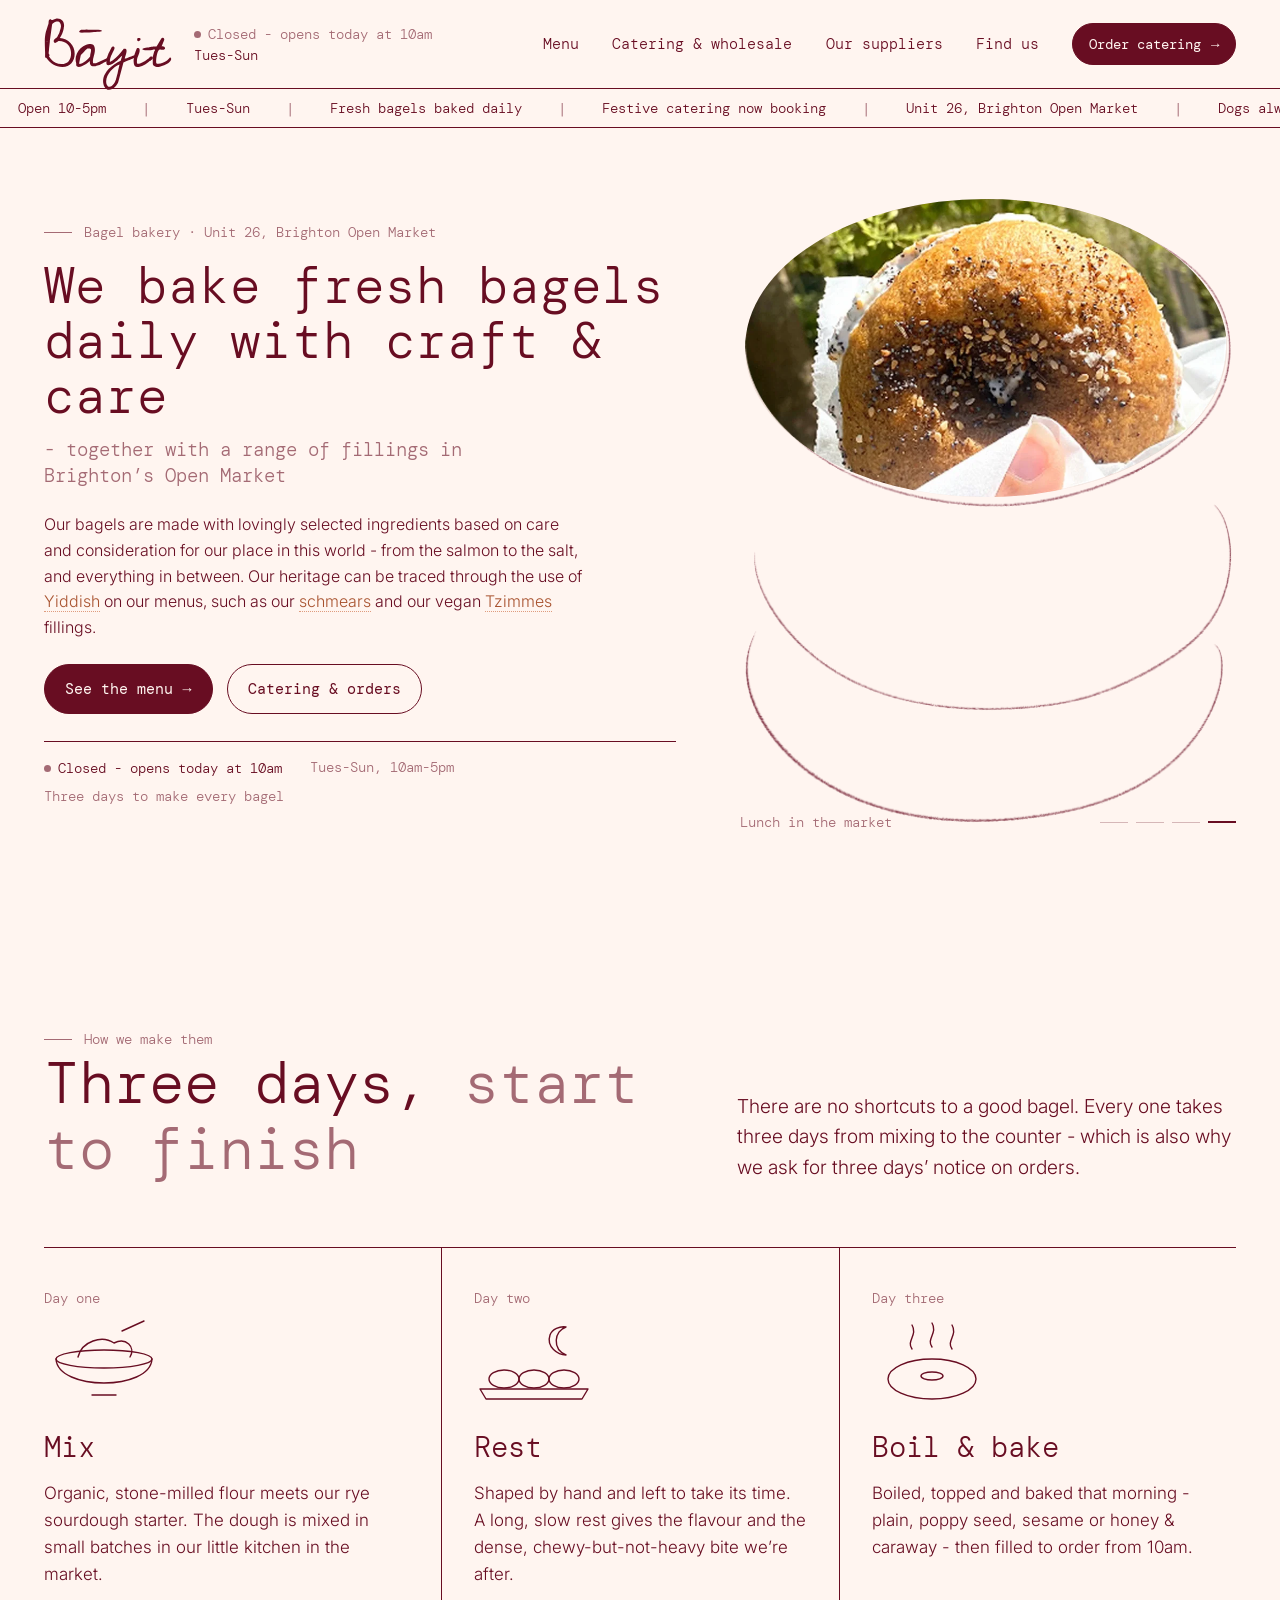
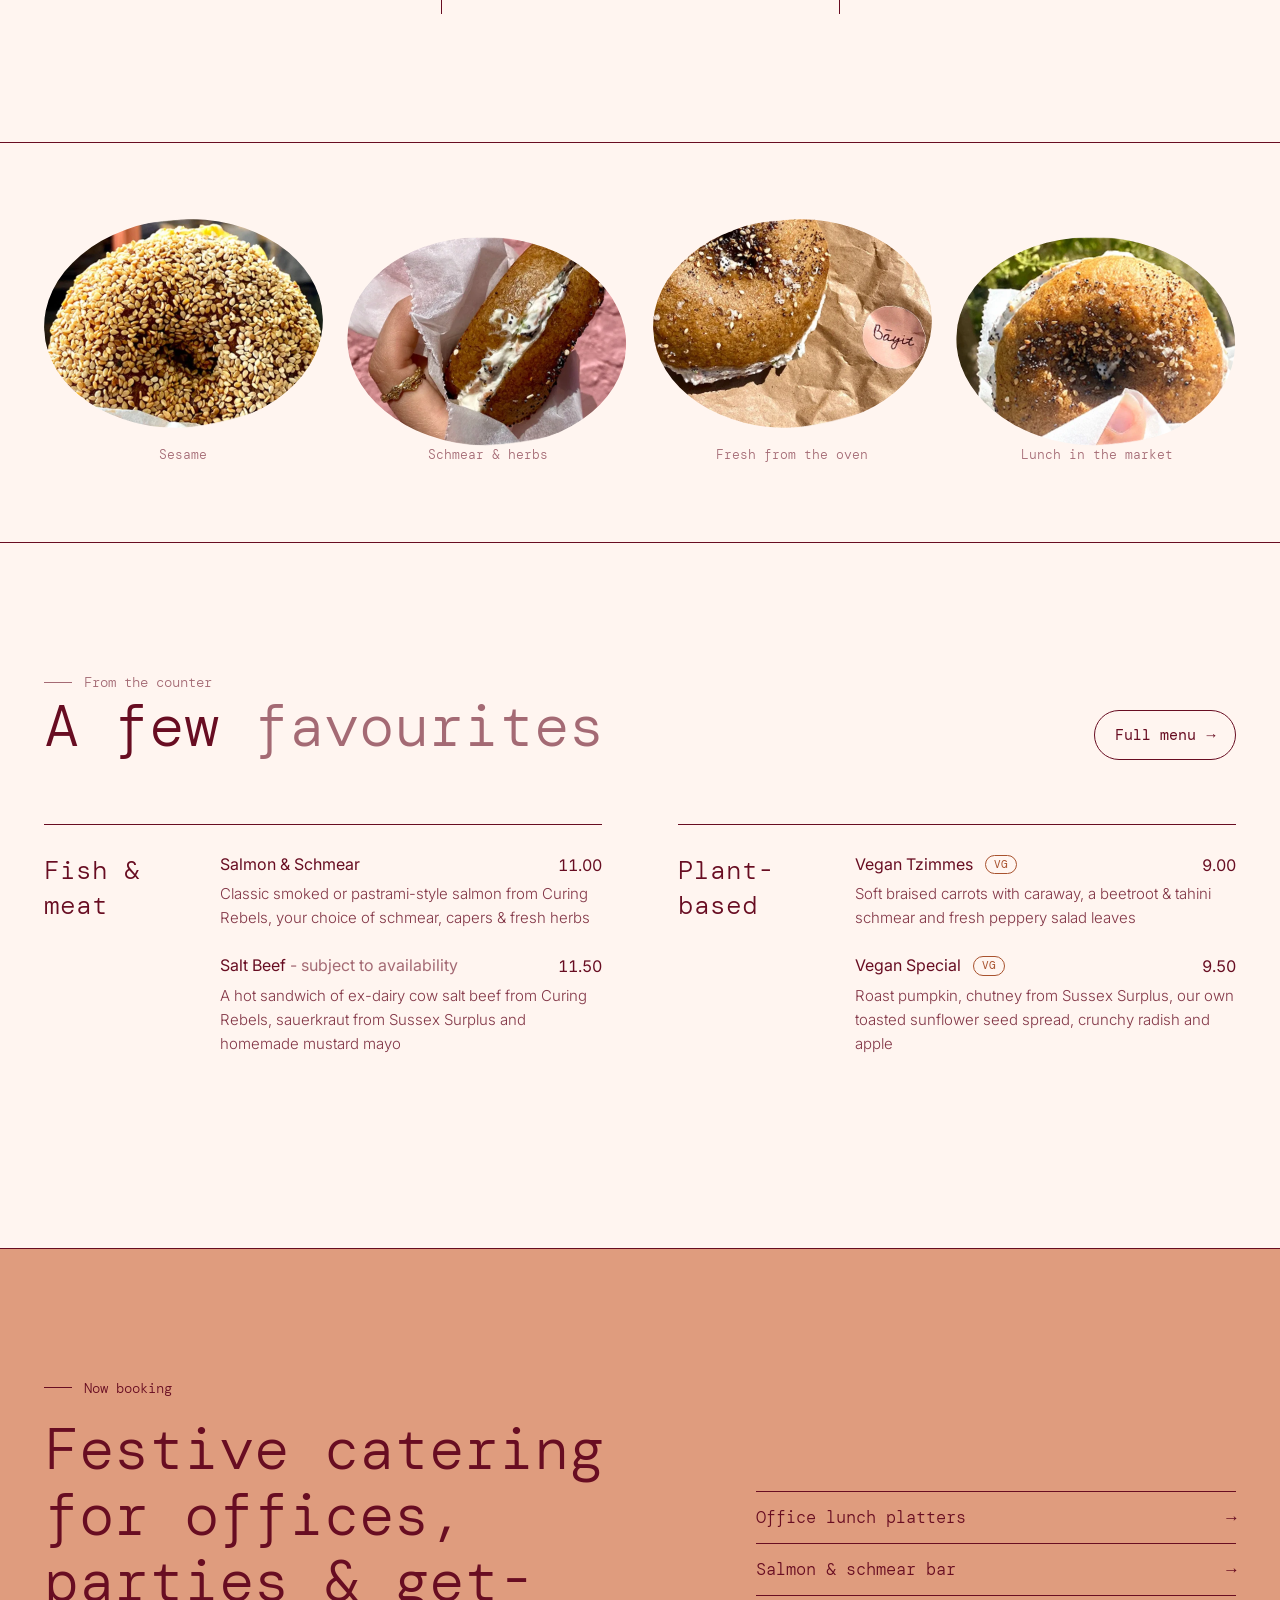
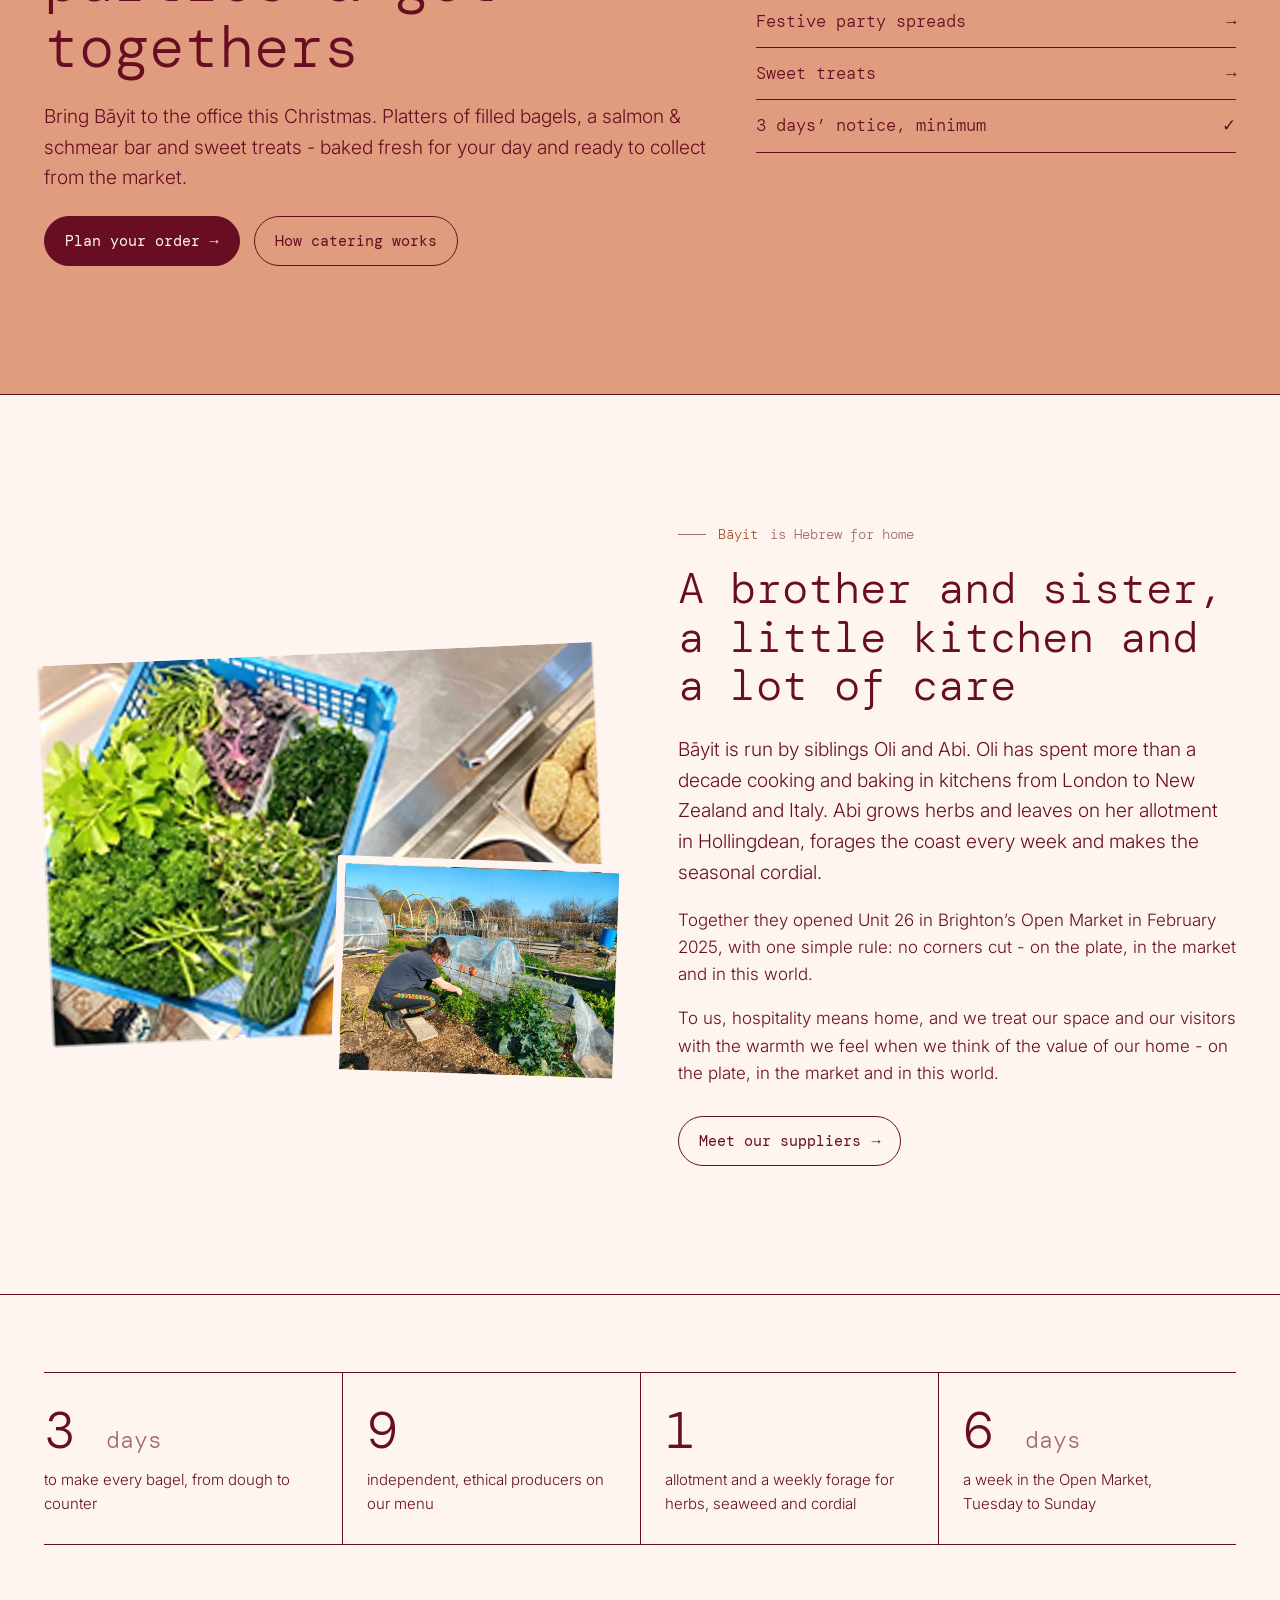
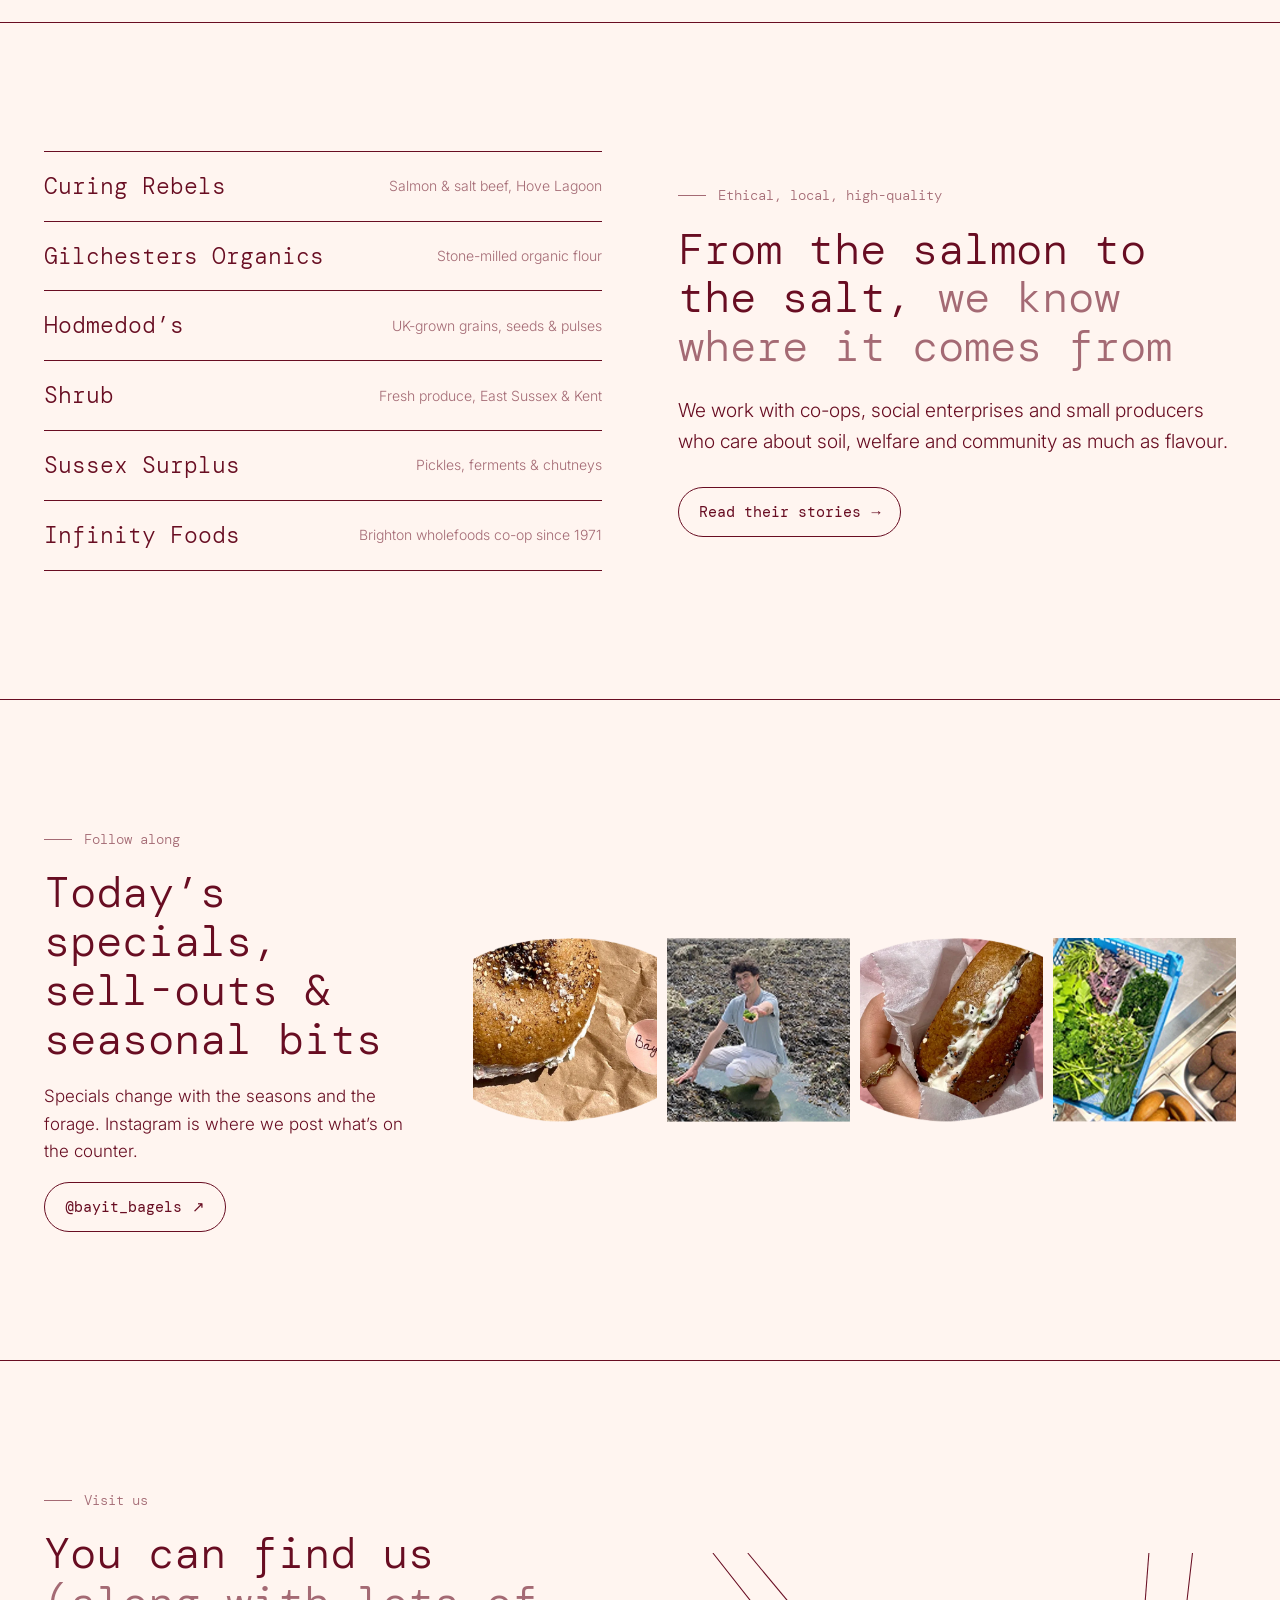
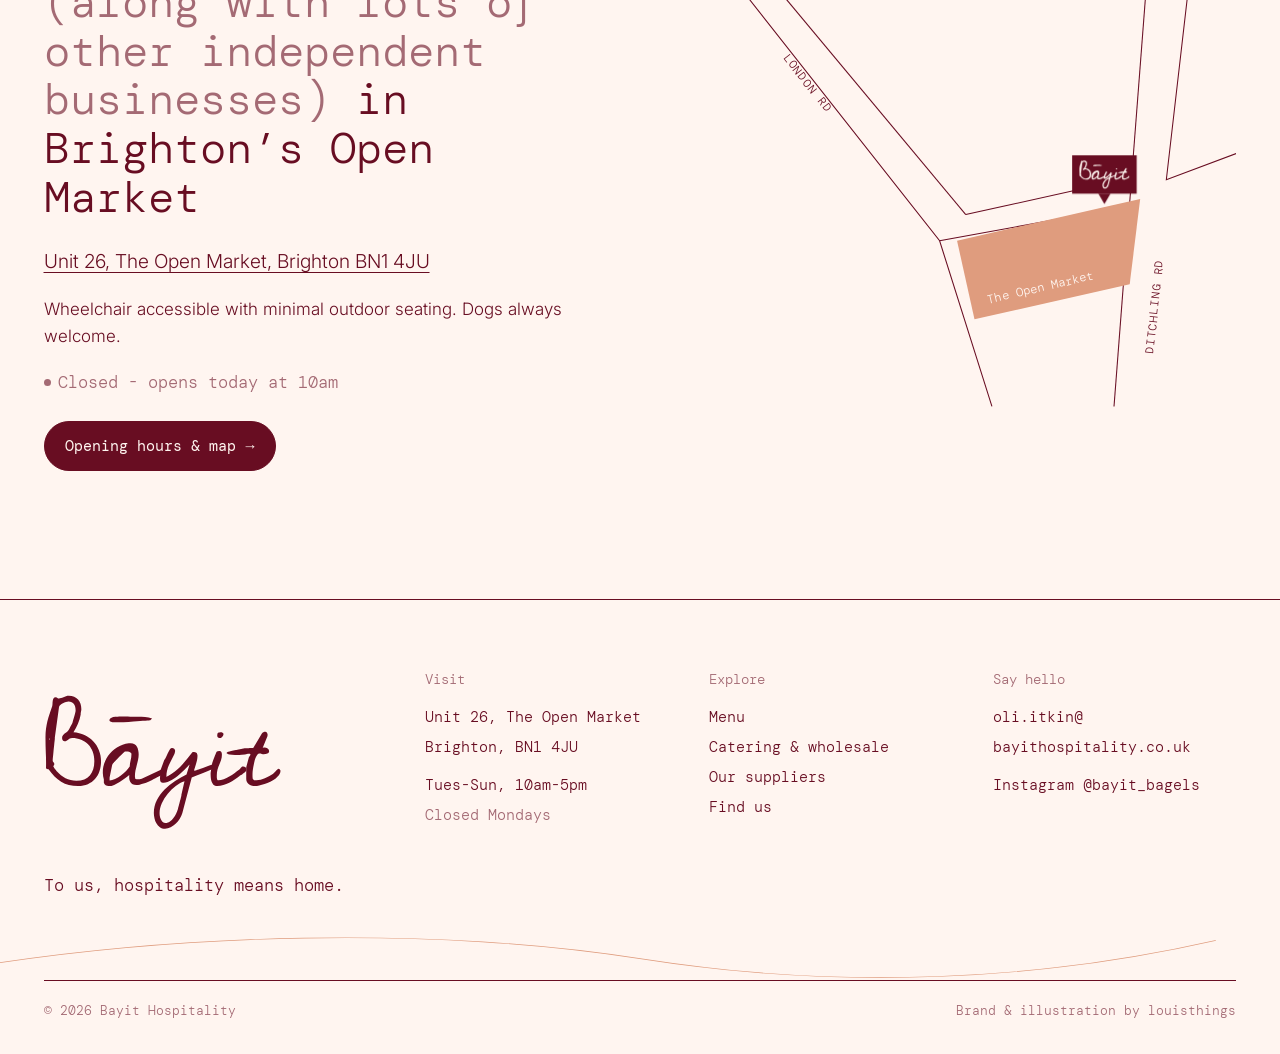
==== commit 6471c2cd: "Bayit site: hero slideshow flicks every 700ms with hard cuts, like the original Co-Authored-By: Clau" ====
--- a/index.html
+++ b/index.html
@@ -112,9 +112,9 @@
           <img class="layer l-bottom float" src="/assets/img/bagel-bottom.png" alt="" width="491" height="214">
           <div class="photo-oval float">
             <figure class="slide is-active"><img src="/assets/img/bagel-photo-2.webp" alt="A sesame bagel, thickly coated in toasted seeds" width="900" height="576" fetchpriority="high"><figcaption>Sesame</figcaption></figure>
-            <figure class="slide"><img src="/assets/img/bagel-photo-3.webp" alt="A filled bagel with soft cheese, held in a paper wrap" width="900" height="576" loading="lazy"><figcaption>Schmear &amp; herbs</figcaption></figure>
-            <figure class="slide"><img src="/assets/img/bagel-photo-1.webp" alt="A dark, glossy bagel on brown paper with a Bāyit sticker" width="900" height="576" loading="lazy"><figcaption>Fresh from the oven</figcaption></figure>
-            <figure class="slide"><img src="/assets/img/bagel-photo-4.webp" alt="A seeded bagel in a paper wrap, outside in the sun" width="900" height="576" loading="lazy"><figcaption>Lunch in the market</figcaption></figure>
+            <figure class="slide"><img src="/assets/img/bagel-photo-3.webp" alt="A filled bagel with soft cheese, held in a paper wrap" width="900" height="576"><figcaption>Schmear &amp; herbs</figcaption></figure>
+            <figure class="slide"><img src="/assets/img/bagel-photo-1.webp" alt="A dark, glossy bagel on brown paper with a Bāyit sticker" width="900" height="576"><figcaption>Fresh from the oven</figcaption></figure>
+            <figure class="slide"><img src="/assets/img/bagel-photo-4.webp" alt="A seeded bagel in a paper wrap, outside in the sun" width="900" height="576"><figcaption>Lunch in the market</figcaption></figure>
           </div>
         </div>
         <div class="slide-meta mono" aria-hidden="true">
--- a/assets/css/styles.css
+++ b/assets/css/styles.css
@@ -152,13 +152,11 @@
 @keyframes bob { 0%, 100% { transform: translateY(0); } 50% { transform: translateY(-6px); } }
 
 .photo-oval { position: absolute; z-index: 4; left: 1%; top: .5%; width: 97%; aspect-ratio: 485 / 300; border-radius: 50%; overflow: hidden; background: #f3e2da; isolation: isolate; }
-.slide { position: absolute; inset: 0; margin: 0; opacity: 0; transition: opacity 1.1s var(--ease); }
-.slide img { width: 100%; height: 100%; object-fit: cover; transform: scale(1.1); }
+.slide { position: absolute; inset: 0; margin: 0; opacity: 0; }
+.slide img { width: 100%; height: 100%; object-fit: cover; }
 .slide.is-active { opacity: 1; z-index: 2; }
-.slide.is-active img { animation: kenburns 6.5s linear forwards; }
 .slide figcaption { position: absolute; width: 1px; height: 1px; overflow: hidden; clip: rect(0 0 0 0); }
-@keyframes kenburns { from { transform: scale(1.1); } to { transform: scale(1); } }
-@media (prefers-reduced-motion: reduce) { .bagel-stack .float, .slide.is-active img { animation: none; } .slide img { transform: none; } }
+@media (prefers-reduced-motion: reduce) { .bagel-stack .float { animation: none; } }
 
 .slide-meta { display: flex; justify-content: space-between; align-items: center; gap: 16px; width: min(100%, calc((100svh - 260px) * 491 / 600)); min-width: 260px; margin: 8px auto 0; font-size: 14px; color: var(--soft); }
 .slide-dots { display: flex; gap: 8px; }
